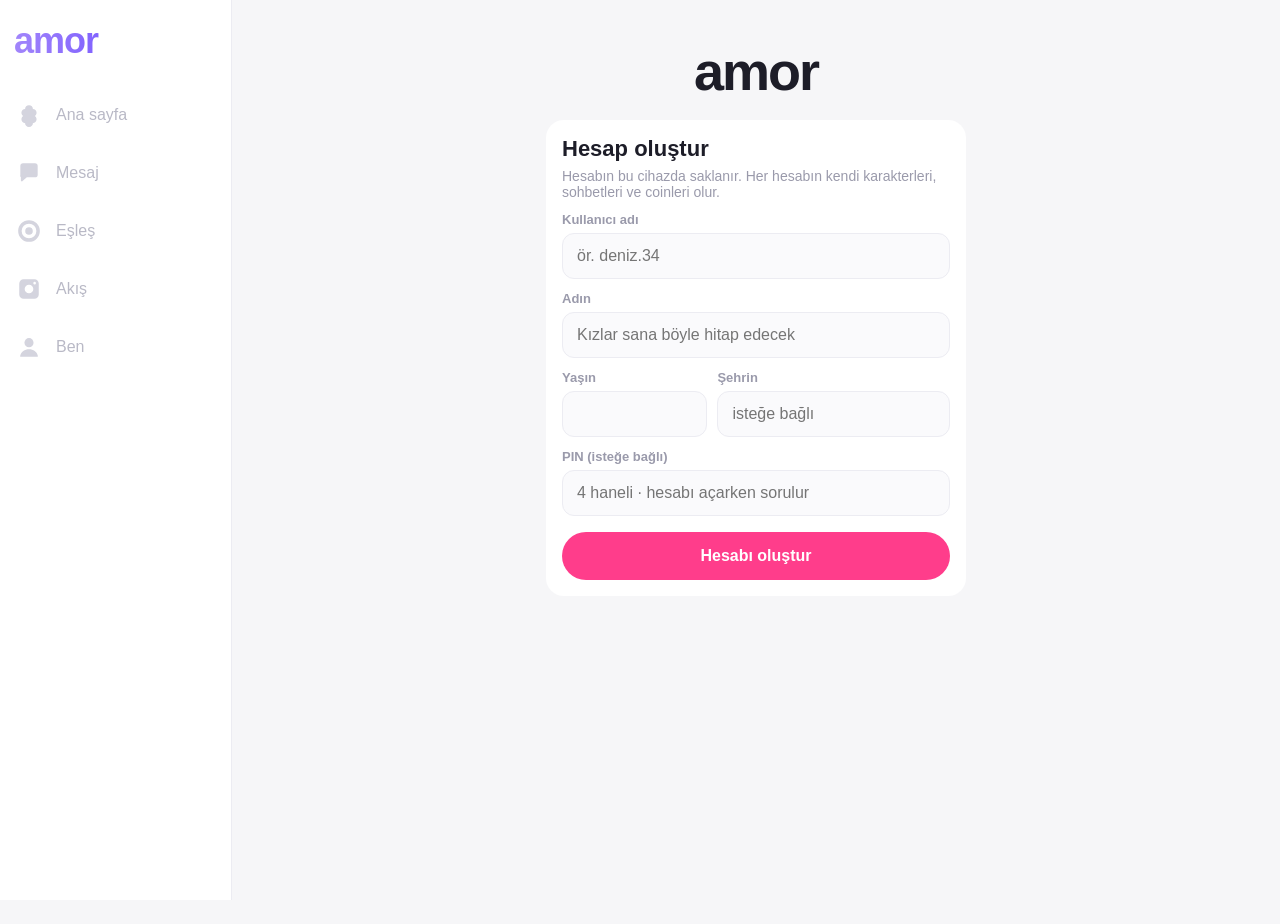
==== index.html @ a39d9d67 "update" ====
<!doctype html>
<html lang="tr">
<head>
  <meta charset="utf-8">
  <meta name="viewport" content="width=device-width, initial-scale=1, viewport-fit=cover">
  <meta name="theme-color" content="#7b5cff">
  <meta name="apple-mobile-web-app-capable" content="yes">
  <meta name="apple-mobile-web-app-status-bar-style" content="default">
  <meta name="description" content="Amor - tanış, sohbet et.">
  <title>Amor</title>
  <meta name="mobile-web-app-capable" content="yes">
  <meta name="apple-mobile-web-app-title" content="Amor">
  <link rel="manifest" href="manifest.json">
  <link rel="icon" type="image/png" href="icons/icon-192.png">
  <link rel="apple-touch-icon" href="icons/apple-touch-icon.png">
  <link rel="preconnect" href="https://fonts.googleapis.com">
  <link rel="preconnect" href="https://fonts.gstatic.com" crossorigin>
  <link href="https://fonts.googleapis.com/css2?family=Nunito:wght@900&display=swap" rel="stylesheet">
  <link rel="stylesheet" href="css/style.css">
</head>
<body>
  <div class="app" id="app">
    <div class="splash" id="splash">
      <div class="logo">amor</div>
      <div class="splash-sub">tanış, sohbet et</div>
      <div class="splash-load"><i></i></div>
      <div class="splash-msg" id="splashMsg">Yükleniyor…</div>
    </div>

    <main id="view"></main>

    <nav class="nav" id="nav">
      <a class="nav-brand" href="#/home" aria-label="Amor">am<span>o</span>r</a>
      <a href="#/home" data-tab="home">
        <svg viewBox="0 0 24 24"><path d="M12 3c2.2 0 3.6 1.6 3.6 3.4 1.8 0 3.4 1.4 3.4 3.6 0 1.4-.8 2.4-1.7 3 .9.6 1.7 1.6 1.7 3 0 2.2-1.6 3.6-3.4 3.6 0 1.8-1.4 3.4-3.6 3.4s-3.6-1.6-3.6-3.4C6.6 19.6 5 18.2 5 16c0-1.4.8-2.4 1.7-3C5.8 12.4 5 11.4 5 10c0-2.2 1.6-3.6 3.4-3.6C8.4 4.6 9.8 3 12 3z"/></svg>
        <span>Ana sayfa</span>
      </a>
      <a href="#/messages" data-tab="messages">
        <svg viewBox="0 0 24 24"><path d="M4 5.5A2.5 2.5 0 0 1 6.5 3h11A2.5 2.5 0 0 1 20 5.5v8a2.5 2.5 0 0 1-2.5 2.5H10l-4.2 3.6c-.5.4-1.3.1-1.3-.6V16A2.5 2.5 0 0 1 4 13.5z"/></svg>
        <span>Mesaj</span>
        <b class="badge-count" id="navBadge" hidden>0</b>
      </a>
      <a href="#/match" data-tab="match">
        <svg viewBox="0 0 24 24"><path fill-rule="evenodd" d="M12 2a10 10 0 1 1 0 20 10 10 0 0 1 0-20zm0 3.2a6.8 6.8 0 1 0 0 13.6 6.8 6.8 0 0 0 0-13.6zm0 3.3a3.5 3.5 0 1 1 0 7 3.5 3.5 0 0 1 0-7z"/></svg>
        <span>Eşleş</span>
      </a>
      <a href="#/feed" data-tab="feed">
        <svg viewBox="0 0 24 24"><path fill-rule="evenodd" d="M7 3h10a4 4 0 0 1 4 4v10a4 4 0 0 1-4 4H7a4 4 0 0 1-4-4V7a4 4 0 0 1 4-4zm5 5a4 4 0 1 0 0 8 4 4 0 0 0 0-8zm5.2-2.6a1.2 1.2 0 1 0 0 2.4 1.2 1.2 0 0 0 0-2.4z"/></svg>
        <span>Akış</span>
      </a>
      <a href="#/me" data-tab="me">
        <svg viewBox="0 0 24 24"><circle cx="12" cy="8" r="4.2"/><path d="M3.8 20.2c.9-4 4.2-6.2 8.2-6.2s7.3 2.2 8.2 6.2c.1.5-.3.8-.8.8H4.6c-.5 0-.9-.3-.8-.8z"/></svg>
        <span>Ben</span>
      </a>
    </nav>

    <div class="toasts" id="toasts"></div>
  </div>

  <script src="js/store.js"></script>
  <script src="js/data/photos.js"></script>
  <script src="js/data/pools.js"></script>
  <script src="js/data/archetypes.js"></script>
  <script src="js/data/intents.js"></script>
  <script src="js/data/males.js"></script>
  <script src="js/data/shop.js"></script>
  <script src="js/data/questions.js"></script>
  <script src="js/data/memory-data.js"></script>
  <script src="js/data/reflect.js"></script>
  <script src="js/data/custom-characters.js"></script>
  <script src="js/data/custom-dialog.js"></script>
  <script src="js/schedule.js"></script>
  <script src="js/mood.js"></script>
  <script src="js/memory.js"></script>
  <script src="js/interest.js"></script>
  <script src="js/nlu.js"></script>
  <script src="js/reflect.js"></script>
  <script src="js/engine.js"></script>
  <script src="js/kume.js"></script>
  <script src="js/generator.js"></script>
  <script src="js/wallet.js"></script>
  <script src="js/wish.js"></script>
  <script src="js/shop.js"></script>
  <script src="js/games.js"></script>
  <script src="js/background.js"></script>
  <script src="js/broadcast.js"></script>
  <script src="js/feed.js"></script>
  <script src="js/rooms.js"></script>
  <script src="js/agency.js"></script>
  <script src="js/match.js"></script>
  <script src="js/app.js"></script>
  <script src="js/call.js"></script>
</body>
</html>
---- css/style.css ----
/* ==========================================================
   Amor - mobil öncelikli arayüz
   ========================================================== */
:root {
  --pink: #ff3d8b;
  --pink-soft: #ffe4ef;
  --purple: #7b5cff;
  --purple-2: #a66bff;
  --purple-soft: #efeaff;
  --green: #2fd6a0;
  --teal: #19c3b0;
  --bg: #f6f6f8;
  --card: #ffffff;
  --text: #1d1d28;
  --muted: #9a9aab;
  --line: #ececf2;
  --chip: #f0f0f4;
  --radius: 18px;
  --nav-h: 64px;
  --safe-b: env(safe-area-inset-bottom, 0px);
  --safe-t: env(safe-area-inset-top, 0px);
  --chat-bg: linear-gradient(180deg, #3b1d63 0%, #241444 45%, #160d2c 100%);
  --side: 0px;       /* sol menü genişliği (telefonda yok) */
  --content: 1160px; /* geniş sayfalarda içerik genişliği */
  --narrow: 760px;   /* okuma sayfalarında içerik genişliği */
}

* { box-sizing: border-box; -webkit-tap-highlight-color: transparent; }
html, body { margin: 0; padding: 0; }
body {
  font-family: -apple-system, BlinkMacSystemFont, 'SF Pro Text', 'PingFang SC', 'Segoe UI', Roboto, 'Helvetica Neue', Arial, sans-serif;
  background: var(--bg);
  color: var(--text);
  -webkit-font-smoothing: antialiased;
  overscroll-behavior-y: none;
}
button, input, textarea { font: inherit; color: inherit; }
button { cursor: pointer; border: 0; background: none; padding: 0; }
a { color: inherit; text-decoration: none; }
[hidden] { display: none !important; }

.app {
  position: relative;
  min-height: 100vh;
  min-height: 100dvh;
  padding-left: var(--side);
  background: var(--bg);
  overflow-x: hidden;
  overflow-x: clip; /* hidden yapışkan (sticky) üst kısmı bozar; destekleyen tarayıcıda clip */
}
#view { padding-bottom: calc(var(--nav-h) + var(--safe-b) + 12px); }
.no-nav #view { padding-bottom: 0; }

/* ---------- Açılış ---------- */
.splash {
  position: fixed; inset: 0; z-index: 100;
  display: flex; flex-direction: column; align-items: center; justify-content: center;
  background: #fff;
  transition: opacity .5s ease, visibility .5s;
}
.splash.hide { opacity: 0; visibility: hidden; }
.logo {
  font-family: 'Nunito', sans-serif; font-size: 64px; font-weight: 900; letter-spacing: -2px;
  background: linear-gradient(90deg, #a78bfa, #7b5cff 50%, #c86bff);
  -webkit-background-clip: text; background-clip: text; color: transparent;
  animation: pop .7s cubic-bezier(.2, 1.4, .4, 1);
}
.splash-sub { margin-top: 4px; color: var(--muted); font-weight: 500; font-size: 14px; }
@keyframes pop { from { transform: scale(.6); opacity: 0; } to { transform: scale(1); opacity: 1; } }

/* ---------- Alt menü ---------- */
.nav {
  position: fixed; bottom: 0; left: 0; right: 0; z-index: 20;
  height: calc(var(--nav-h) + var(--safe-b)); padding-bottom: var(--safe-b);
  display: flex; background: rgba(255, 255, 255, .96);
  backdrop-filter: blur(12px); -webkit-backdrop-filter: blur(12px);
  border-top: 1px solid var(--line);
}
.no-nav .nav { display: none; }
.nav .nav-brand { display: none; }
.nav a {
  position: relative; flex: 1;
  display: flex; flex-direction: column; align-items: center; justify-content: center; gap: 2px;
  font-size: 12px; font-weight: 500; color: #b9b9c6;
}
.nav svg { width: 28px; height: 28px; fill: #d4d4de; transition: transform .2s; }
.nav a.active { color: var(--pink); }
.nav a.active svg { fill: var(--pink); transform: scale(1.08); }
.badge-count {
  position: absolute; top: 6px; left: calc(50% + 6px);
  min-width: 20px; height: 20px; padding: 0 6px; border-radius: 10px;
  background: #ff2d55; color: #fff; font-size: 11px; font-weight: 600;
  display: flex; align-items: center; justify-content: center; border: 2px solid #fff;
}

/* ---------- Ortak parçalar ---------- */
.page-pad { padding: calc(14px + var(--safe-t)) 16px 0; }
.h-title { font-size: 26px; font-weight: 700; margin: 6px 0 12px; }

.ava {
  position: relative; flex: none; border-radius: 50%;
  display: flex; align-items: center; justify-content: center;
  color: #fff; font-weight: 700; text-shadow: 0 2px 6px rgba(0, 0, 0, .18);
  overflow: visible;
}
.ava img { width: 100%; height: 100%; border-radius: 50%; object-fit: cover; }
.ava .deco { position: absolute; right: -2px; top: -4px; font-size: .32em; text-shadow: none; }
.ava .dot {
  position: absolute; right: 4%; bottom: 4%; width: 22%; height: 22%; min-width: 10px; min-height: 10px;
  border-radius: 50%; background: var(--green); border: 2.5px solid #fff;
}
.ava .dot.off { background: #c7c7d1; }

.chips { display: flex; flex-wrap: wrap; gap: 6px; }
.chip {
  display: inline-flex; align-items: center; gap: 3px;
  padding: 2px 9px; border-radius: 999px;
  background: var(--chip); color: #8a8a99; font-size: 12px; font-weight: 500; white-space: nowrap;
}
.chip.sex { background: var(--pink); color: #fff; }
.chip.loc { background: var(--teal); color: #fff; }
.chip.zod { background: linear-gradient(90deg, #c86bff, #ff5fb0); color: #fff; }
.chip.lv { background: linear-gradient(90deg, #ff6fa8, #ff3d8b); color: #fff; }
.chip.mood { color: #fff; }
.verified { font-size: 15px; margin-left: 4px; }

.tabs {
  display: flex; align-items: center; gap: 20px;
  overflow-x: auto; scrollbar-width: none; padding: 4px 0 10px;
}
.tabs::-webkit-scrollbar { display: none; }
.tabs button {
  position: relative; font-size: 19px; font-weight: 600; color: #c3c3cf; white-space: nowrap; padding-bottom: 8px;
}
.tabs button.active { color: var(--pink); }
.tabs button.active::after {
  content: ''; position: absolute; left: 50%; bottom: 0; transform: translateX(-50%);
  width: 12px; height: 5px; border-radius: 3px; background: var(--pink);
}
.tabs.dark button.active { color: var(--text); }
.tabs.dark button.active::after { width: 22px; background: var(--text); }

.empty { text-align: center; color: var(--muted); padding: 48px 20px; font-weight: 400; }
.empty .big { font-size: 44px; display: block; margin-bottom: 8px; }

.btn {
  display: inline-flex; align-items: center; justify-content: center; gap: 8px;
  height: 48px; padding: 0 22px; border-radius: 999px;
  font-weight: 600; font-size: 16px;
  transition: transform .12s, opacity .12s;
}
.btn:active { transform: scale(.97); }
.btn.primary { background: var(--purple); color: #fff; }
.btn.pink { background: var(--pink); color: #fff; }
.btn.ghost { background: var(--chip); color: var(--text); }
.btn.block { width: 100%; }
.btn.sm { height: 36px; padding: 0 16px; font-size: 14px; }

.card { background: var(--card); border-radius: var(--radius); padding: 16px; }

/* ---------- Ana sayfa ---------- */
.banners { display: grid; grid-template-columns: 1fr 1fr; gap: 10px; margin-bottom: 14px; }
.banner {
  position: relative; overflow: hidden; border-radius: 18px; padding: 14px 14px 16px; min-height: 84px;
  color: #fff; text-align: left;
}
.banner b { display: block; font-size: 18px; font-weight: 700; line-height: 1.15; }
.banner small { display: block; opacity: .85; font-weight: 500; margin-top: 2px; font-size: 12.5px; }
.banner .art { position: absolute; right: -6px; bottom: -10px; font-size: 52px; opacity: .95; transform: rotate(-8deg); }
.banner.gold { background: linear-gradient(120deg, #ffb72b, #ffd25e); }
.banner.green { background: linear-gradient(120deg, #2fd17a, #6be29f); }

.list { display: flex; flex-direction: column; }
.row {
  display: flex; align-items: center; gap: 14px; padding: 12px 0; text-align: left; width: 100%;
}
.row .info { flex: 1; min-width: 0; }
.row .name { font-size: 19px; font-weight: 600; display: flex; align-items: center; gap: 2px; }
.row .bio {
  margin-top: 6px; color: #8b8b99; font-size: 15px; line-height: 1.3;
  display: -webkit-box; -webkit-line-clamp: 2; -webkit-box-orient: vertical; overflow: hidden;
}
.row .chips { margin-top: 5px; }
.hi-btn {
  flex: none; width: 64px; height: 44px; border-radius: 22px;
  display: flex; align-items: center; justify-content: center;
  font-weight: 700; font-style: italic; font-size: 20px;
}
.hi-btn.hi { background: var(--pink-soft); color: var(--pink); }
.hi-btn.msg { background: var(--purple-soft); color: var(--purple); }
.hi-btn svg { width: 26px; height: 26px; fill: var(--purple); }

/* ---------- Mesajlar ---------- */
.msg-row { display: flex; align-items: center; gap: 12px; padding: 12px 16px; width: 100%; text-align: left; }
.msg-row:active { background: #f0eef6; }
.msg-row .info { flex: 1; min-width: 0; }
.msg-row .top { display: flex; justify-content: space-between; align-items: baseline; gap: 8px; }
.msg-row .name { font-size: 18px; font-weight: 600; }
.msg-row .time { color: var(--muted); font-size: 13px; font-weight: 400; flex: none; }
.msg-row .last { color: #8b8b99; font-size: 15px; margin-top: 3px; white-space: nowrap; overflow: hidden; text-overflow: ellipsis; }
.msg-row .last.typing { color: var(--purple); font-weight: 500; }
.msg-row .bottom { display: flex; justify-content: space-between; align-items: center; gap: 8px; }
.ava .unread {
  position: absolute; top: -2px; right: -2px; min-width: 22px; height: 22px; padding: 0 6px; border-radius: 11px;
  background: #ff2d55; color: #fff; font-size: 12px; font-weight: 600;
  display: flex; align-items: center; justify-content: center; border: 2px solid #fff; text-shadow: none;
}
.notice {
  margin: 4px 0 6px; padding: 12px 16px; background: #ffe9f0; color: var(--pink); font-weight: 500; font-size: 14px;
}

/* ---------- Profil ---------- */
.cover { position: relative; height: 340px; overflow: hidden; }
.cover img { width: 100%; height: 100%; object-fit: cover; object-position: center 25%; display: block; cursor: zoom-in; }
.cover .cover-bg { display: none; }
.cover::after { content: ''; position: absolute; inset: 0; pointer-events: none; background: linear-gradient(180deg, rgba(0,0,0,.25), rgba(0,0,0,0) 30%, rgba(246,246,248,0) 65%, var(--bg) 100%); }
.round-btn {
  position: absolute; top: calc(14px + var(--safe-t)); z-index: 3;
  width: 44px; height: 44px; border-radius: 50%;
  background: rgba(0, 0, 0, .25); display: flex; align-items: center; justify-content: center;
  backdrop-filter: blur(6px); -webkit-backdrop-filter: blur(6px);
}
.round-btn svg { width: 22px; height: 22px; stroke: #fff; fill: none; stroke-width: 2.4; stroke-linecap: round; stroke-linejoin: round; }
.round-btn.left { left: 16px; }
.round-btn.right { right: 16px; }

.pcard {
  position: relative; margin: -110px 16px 0; z-index: 2;
  background: rgba(255, 255, 255, .92); backdrop-filter: blur(10px); -webkit-backdrop-filter: blur(10px);
  border-radius: 20px; padding: 64px 18px 16px;
}
.pcard .ava { position: absolute; top: -48px; left: 18px; border: 4px solid #fff; box-shadow: 0 6px 20px rgba(0,0,0,.12); }
.pcard .pname { display: flex; align-items: center; gap: 8px; flex-wrap: wrap; font-size: 24px; font-weight: 700; }
.online-pill { font-size: 13px; font-weight: 600; color: #19b884; background: #e2fbf1; border-radius: 999px; padding: 3px 10px; }
.online-pill.off { color: #8a8a99; background: var(--chip); }
.pcard .pbio { color: var(--muted); font-weight: 400; margin: 4px 0 10px; }
.stats { display: flex; margin-top: 14px; }
.stats div { flex: 1; position: relative; }
.stats div + div::before { content: ''; position: absolute; left: -10px; top: 12px; height: 16px; width: 1px; background: #ddd; }
.stats b { display: block; font-size: 20px; font-weight: 700; }
.stats span { color: var(--muted); font-size: 13px; font-weight: 400; }

.mood-strip {
  margin: 12px 16px 0; display: flex; align-items: center; gap: 12px;
  background: #fff; border-radius: 18px; padding: 12px 14px; width: calc(100% - 32px); text-align: left;
}
.mood-strip .em { font-size: 30px; }
.mood-strip .txt { flex: 1; }
.mood-strip b { display: block; font-weight: 700; }
.mood-strip small { color: var(--muted); font-weight: 400; }

.sheet-body { margin-top: 12px; background: #fff; border-radius: 22px 22px 0 0; padding: 18px 16px 120px; min-height: 50vh; }
.sec-title { font-weight: 700; font-size: 18px; margin: 16px 0 10px; }
.verify { display: grid; grid-template-columns: 1fr 1fr; gap: 8px; }
.verify div { border-radius: 12px; padding: 12px; font-weight: 600; font-size: 13.5px; display: flex; gap: 6px; align-items: center; }
.verify .v1 { background: #fff0fa; color: #e04fc9; }
.verify .v2 { background: #e9fbef; color: #21b35d; }
.info-row { display: flex; align-items: center; gap: 10px; padding: 7px 0; font-size: 16px; }
.info-row span { color: var(--muted); font-weight: 400; min-width: 92px; }
.info-row b { font-weight: 500; }
.trait { margin: 8px 0; }
.trait .t-top { display: flex; justify-content: space-between; font-size: 14px; font-weight: 500; color: #6c6c7c; }
.bar { height: 8px; border-radius: 4px; background: var(--chip); overflow: hidden; margin-top: 4px; }
.bar i { display: block; height: 100%; border-radius: 4px; background: linear-gradient(90deg, var(--purple-2), var(--pink)); }

.album { display: grid; grid-template-columns: repeat(3, 1fr); gap: 6px; }
.album div { aspect-ratio: 3 / 4; border-radius: 12px; overflow: hidden; }
.album img, .p-img img { width: 100%; height: 100%; object-fit: cover; display: block; cursor: zoom-in; }
.post { padding: 12px 0; border-bottom: 1px solid var(--line); }
.post .p-head { display: flex; gap: 10px; align-items: center; }
.post .p-head b { display: block; font-weight: 600; }
.post .p-head small { color: var(--muted); font-weight: 400; }
.post p { margin: 10px 0; font-size: 15.5px; line-height: 1.4; }
.post .p-img { aspect-ratio: 4 / 5; width: 62%; border-radius: 14px; overflow: hidden; }
.chip.arch { background: linear-gradient(90deg, #7b5cff, #a66bff); color: #fff; }

/* ---------- Fotoğraf görüntüleyici ---------- */
.lightbox {
  position: fixed; inset: 0; z-index: 80; background: rgba(10, 6, 20, .94);
  display: flex; align-items: center; justify-content: center; animation: toastIn .2s ease-out;
}
.lightbox img { max-width: 100%; max-height: 100%; object-fit: contain; }
.lb-close, .lb-nav {
  position: absolute; width: 44px; height: 44px; border-radius: 50%;
  background: rgba(255, 255, 255, .14); color: #fff; font-size: 22px; font-weight: 600;
  display: flex; align-items: center; justify-content: center;
}
.lb-close { top: calc(14px + var(--safe-t)); right: 14px; }
.lb-nav { top: 50%; transform: translateY(-50%); font-size: 30px; }
.lb-nav.prev { left: 10px; }
.lb-nav.next { right: 10px; }
.lb-count { position: absolute; bottom: calc(18px + var(--safe-b)); left: 50%; transform: translateX(-50%); color: #fff; font-weight: 600; font-size: 14px; opacity: .8; }

/* ---------- Karakter oluştur ---------- */
.create { padding-bottom: 8px; }
.dice-all { background: var(--purple-soft); color: var(--purple); font-size: 14px; padding: 6px 12px; }
.dice-btn { width: 36px; height: 36px; border-radius: 50%; background: var(--chip); font-size: 18px; }
.sets { display: flex; gap: 10px; overflow-x: auto; padding: 12px 2px 4px; scrollbar-width: none; scroll-snap-type: x proximity; }
.sets::-webkit-scrollbar { display: none; }
.set { flex: none; width: 78px; text-align: center; scroll-snap-align: center; }
.set img {
  width: 78px; height: 104px; object-fit: cover; border-radius: 14px; display: block;
  border: 3px solid transparent; transition: transform .15s, border-color .15s;
}
.set span { display: block; font-size: 11px; font-weight: 600; color: var(--muted); margin-top: 4px; }
.set.used img { opacity: .45; }
.set.on img { border-color: var(--purple); transform: scale(1.04); opacity: 1; }
.set.on span { color: var(--purple); }
.presets button.on { background: var(--purple); color: #fff; }
.preview { margin: 0 16px; background: #fff; border-radius: 20px; overflow: hidden; }
.pv-photo { position: relative; aspect-ratio: 4 / 5; max-height: 460px; width: 100%; background: var(--chip); }
.pv-photo img { width: 100%; height: 100%; object-fit: cover; display: block; }
.pv-over { position: absolute; left: 0; right: 0; bottom: 0; padding: 40px 16px 14px; background: linear-gradient(180deg, rgba(0,0,0,0), rgba(0,0,0,.65)); color: #fff; }
.pv-over b { display: block; font-size: 26px; font-weight: 700; margin-bottom: 6px; }
.pv-over .chip:not(.sex):not(.loc):not(.zod) { background: rgba(255,255,255,.25); color: #fff; }
.pv-body { padding: 12px 16px 16px; }
.pv-bio { margin: 8px 0 10px; color: #55556a; font-weight: 500; font-style: italic; }
.pv-sample { margin-top: 12px; background: #2c2442; color: #fff; border-radius: 16px; border-top-left-radius: 6px; padding: 10px 14px; font-weight: 500; font-size: 14.5px; }
.pv-sample small { display: block; color: #b9a8e6; font-size: 11px; font-weight: 600; margin-bottom: 2px; }

.hcard .thumbs { display: flex; gap: 6px; margin-top: 8px; }
.hcard .thumbs img { width: 40px; height: 52px; object-fit: cover; border-radius: 8px; cursor: zoom-in; }

.cta-bar {
  position: fixed; left: var(--side); right: 0; bottom: 0; z-index: 10;
  display: flex; gap: 12px;
  padding: 12px max(16px, calc((100vw - var(--side) - 860px) / 2)) calc(12px + var(--safe-b));
  background: linear-gradient(180deg, rgba(255,255,255,0), #fff 35%);
}
.cta-bar .follow { width: 56px; height: 56px; border-radius: 50%; background: var(--chip); font-size: 22px; flex: none; }
.cta-bar .follow.on { background: var(--pink-soft); }
.cta-bar .btn { flex: 1; height: 56px; font-size: 18px; }

/* ---------- Sohbet ---------- */
.chat {
  height: 100vh; height: 100dvh; display: flex; flex-direction: column;
  background: var(--chat-bg); color: #fff;
}
.chat-head {
  flex: none; display: flex; align-items: center; justify-content: space-between;
  padding: calc(10px + var(--safe-t)) 10px 6px;
}
.icon-btn { width: 44px; height: 44px; display: flex; align-items: center; justify-content: center; border-radius: 50%; }
.icon-btn svg { width: 24px; height: 24px; stroke: currentColor; fill: none; stroke-width: 2.2; stroke-linecap: round; stroke-linejoin: round; }
.couple { display: flex; align-items: center; gap: 0; }
.couple .heart {
  position: relative; margin: 0 -4px; z-index: 1; font-size: 30px; line-height: 1;
  display: flex; flex-direction: column; align-items: center;
  filter: drop-shadow(0 0 8px rgba(255, 80, 160, .6));
}
.couple .heart small { font-size: 11px; font-weight: 700; color: #ff8cc0; margin-top: -2px; }
.couple .ava { border: 2px solid #fff; }

.hcard {
  flex: none; margin: 4px 14px 6px; padding: 12px; border-radius: 18px;
  background: rgba(255, 255, 255, .06); border: 1px solid rgba(255, 255, 255, .12);
  display: flex; gap: 12px; align-items: center;
}
.hcard .info { flex: 1; min-width: 0; }
.hcard .nm { font-size: 18px; font-weight: 700; color: #ff5b7f; letter-spacing: 1px; }
.hcard .meta { font-size: 12.5px; color: #cfc6e6; font-weight: 400; white-space: nowrap; overflow: hidden; text-overflow: ellipsis; }
.hcard .lvbar { margin-top: 6px; display: flex; align-items: center; gap: 8px; font-size: 11.5px; font-weight: 600; color: #ffb3d1; }
.hcard .lvbar .bar { flex: 1; background: rgba(255, 255, 255, .12); margin: 0; height: 6px; }
.hcard .mood-btn {
  flex: none; display: flex; flex-direction: column; align-items: center; gap: 2px;
  font-size: 26px; padding: 6px 8px; border-radius: 14px; background: rgba(255, 255, 255, .08);
}
.hcard .mood-btn small { font-size: 10.5px; font-weight: 600; color: #e6dcff; max-width: 70px; text-align: center; line-height: 1.1; }

.msgs { flex: 1; overflow-y: auto; padding: 8px 14px 12px; -webkit-overflow-scrolling: touch; overscroll-behavior: contain; }
.stamp { text-align: center; color: #a99bc9; font-size: 13px; font-weight: 500; margin: 14px 0 8px; }
.sys { text-align: center; color: #c9bde6; font-size: 12.5px; font-weight: 400; background: rgba(255,255,255,.07); border-radius: 12px; padding: 8px 12px; margin: 10px auto; max-width: 90%; }
.msg { display: flex; align-items: flex-end; gap: 8px; margin: 14px 0; animation: msgIn .22s ease-out; }
.msg.her.cont, .msg.me + .msg.me { margin-top: 6px; }
.msg.me { justify-content: flex-end; }
.msg .bubble {
  max-width: 74%; padding: 11px 15px; border-radius: 20px; font-size: 16px; font-weight: 500; line-height: 1.35;
  word-wrap: break-word; overflow-wrap: anywhere; white-space: pre-wrap;
}
.msg.her .bubble { background: #2c2442; border-top-left-radius: 6px; }
.msg.me .bubble { background: var(--pink); border-top-right-radius: 6px; }
.msg.her.cont .ava { visibility: hidden; }
.msg .seen { width: 20px; height: 20px; border-radius: 50%; background: var(--green); display: flex; align-items: center; justify-content: center; flex: none; }
.msg .seen svg { width: 12px; height: 12px; stroke: #fff; fill: none; stroke-width: 3.2; }
.msg .seen.wait { background: #5a4b7c; }
@keyframes msgIn { from { opacity: 0; transform: translateY(6px) scale(.98); } to { opacity: 1; transform: none; } }

.typing-dots { display: inline-flex; gap: 4px; padding: 4px 2px; }
.typing-dots i { width: 7px; height: 7px; border-radius: 50%; background: #b9a8e6; animation: blink 1.2s infinite; }
.typing-dots i:nth-child(2) { animation-delay: .2s; }
.typing-dots i:nth-child(3) { animation-delay: .4s; }
@keyframes blink { 0%, 60%, 100% { opacity: .3; transform: translateY(0); } 30% { opacity: 1; transform: translateY(-3px); } }

.quick { flex: none; display: flex; gap: 8px; overflow-x: auto; padding: 8px 14px; scrollbar-width: none; }
.quick::-webkit-scrollbar { display: none; }
.quick button {
  flex: none; display: flex; align-items: center; gap: 6px;
  padding: 8px 14px; border-radius: 999px; background: rgba(255, 255, 255, .1); color: #fff;
  font-weight: 500; font-size: 14px; white-space: nowrap;
}
.quick button::before { content: '💬'; font-size: 13px; }

.composer {
  flex: none; display: flex; align-items: center; gap: 10px;
  padding: 10px 12px calc(10px + var(--safe-b)); background: #f4f3f9;
}
.composer input {
  flex: 1; min-width: 0; height: 48px; border-radius: 24px; border: 0; outline: none;
  background: #fff; color: var(--text); padding: 0 18px; font-size: 16px; font-weight: 400;
}
.composer input::placeholder { color: #b5b5c3; }
.composer { position: relative; }
.card-chip {
  position: absolute; left: 22px; top: -9px; z-index: 2; padding: 2px 9px; border-radius: 999px;
  background: linear-gradient(90deg, #ff5fa2, #c86bff); color: #fff; font-size: 12px; font-weight: 600;
  box-shadow: 0 2px 8px rgba(200,107,255,.35); pointer-events: none;
}
.card-chip[hidden] { display: none; }
.send-btn {
  flex: none; width: 48px; height: 48px; border-radius: 50%; background: var(--purple);
  display: flex; align-items: center; justify-content: center;
}
.send-btn svg { width: 22px; height: 22px; fill: #fff; }
.send-btn:disabled { opacity: .5; }
.composer:has(+ .chat-tools) { padding-bottom: 4px; }
.chat-tools {
  flex: none; display: flex; justify-content: space-around;
  padding: 2px 8px calc(8px + var(--safe-b)); background: #f4f3f9; color: #6b6b7e;
}
.chat-tools button { display: flex; flex-direction: column; align-items: center; gap: 1px; font-size: 11px; font-weight: 600; padding: 4px 6px; border-radius: 12px; }
.chat-tools button span { font-size: 24px; line-height: 1.1; }
.chat-tools button:active { background: #e8e6f2; }

.menu {
  position: absolute; right: 12px; top: calc(56px + var(--safe-t)); z-index: 30;
  background: #fff; color: var(--text); border-radius: 14px; overflow: hidden;
  box-shadow: 0 10px 40px rgba(0, 0, 0, .3); min-width: 200px;
}
.menu button { display: block; width: 100%; text-align: left; padding: 14px 16px; font-weight: 500; }
.menu button + button { border-top: 1px solid var(--line); }
.menu button.danger { color: #ff2d55; }

/* ---------- Ruh hali ---------- */
.mood-card {
  display: flex; align-items: center; gap: 12px; padding: 12px; margin-bottom: 10px;
  background: #fff; border-radius: 18px; width: 100%; text-align: left;
}
.mood-card .info { flex: 1; min-width: 0; }
.mood-card .name { font-weight: 700; font-size: 17px; }
.mini-bars { display: grid; grid-template-columns: 1fr 1fr; gap: 4px 10px; margin-top: 6px; }
.mini-bars label { font-size: 11px; font-weight: 500; color: var(--muted); }
.mini-bars .bar { height: 5px; margin-top: 2px; }
.mood-card .face { font-size: 30px; text-align: center; }
.mood-card .face small { display: block; font-size: 11px; font-weight: 600; color: var(--muted); }

.editor-head {
  display: flex; align-items: center; gap: 10px; padding: calc(10px + var(--safe-t)) 10px 4px;
}
.editor-head .icon-btn { color: var(--text); }
.editor-head h1 { font-size: 20px; font-weight: 700; margin: 0; flex: 1; }

.pad-wrap { padding: 0 16px; }
.pad {
  position: relative; width: 100%; aspect-ratio: 1 / 1; max-height: 70vh; margin: 0 auto;
  border-radius: 22px; overflow: hidden; touch-action: none; user-select: none;
  background:
    linear-gradient(90deg, rgba(91,141,239,.0), rgba(255,255,255,0)),
    conic-gradient(from 0deg at 50% 50%, #ffe6c7 0 90deg, #d8f6e8 90deg 180deg, #dfe6fb 180deg 270deg, #ffd9d9 270deg 360deg);
  box-shadow: inset 0 0 0 1px rgba(0,0,0,.04);
}
.pad::before, .pad::after { content: ''; position: absolute; background: rgba(0, 0, 0, .08); }
.pad::before { left: 50%; top: 0; bottom: 0; width: 1px; }
.pad::after { top: 50%; left: 0; right: 0; height: 1px; }
.pad .q { position: absolute; font-size: 13px; font-weight: 600; color: rgba(0,0,0,.45); display: flex; align-items: center; gap: 4px; }
.pad .q.tl { left: 12px; top: 12px; }
.pad .q.tr { right: 12px; top: 12px; }
.pad .q.bl { left: 12px; bottom: 12px; }
.pad .q.br { right: 12px; bottom: 12px; }
.pad .axis { position: absolute; font-size: 10.5px; font-weight: 600; color: rgba(0,0,0,.35); letter-spacing: .5px; }
.pad .axis.x { right: 10px; top: calc(50% + 4px); }
.pad .axis.y { left: calc(50% + 6px); top: 34px; }
.pad .knob, .pad .ghost {
  position: absolute; width: 34px; height: 34px; margin: -17px 0 0 -17px; border-radius: 50%;
  display: flex; align-items: center; justify-content: center; font-size: 20px; pointer-events: none;
}
.pad .knob { background: #fff; box-shadow: 0 4px 16px rgba(60, 30, 120, .35); z-index: 2; transition: transform .1s; }
.pad.drag .knob { transform: scale(1.15); }
.pad .ghost { border: 2px dashed rgba(0, 0, 0, .3); width: 22px; height: 22px; margin: -11px 0 0 -11px; }

.ctrl { background: #fff; border-radius: 18px; padding: 14px 16px; margin: 12px 16px 0; }
.ctrl .row2 { display: flex; justify-content: space-between; align-items: center; font-weight: 600; }
.ctrl .row2 small { color: var(--muted); font-weight: 500; }
.ctrl input[type=range] { width: 100%; margin: 10px 0 4px; accent-color: var(--purple); height: 28px; }
.ctrl input[type=text] {
  width: 100%; height: 44px; border-radius: 12px; border: 1px solid var(--line); padding: 0 14px; outline: none; margin-top: 8px; font-weight: 400;
}
.ctrl input[type=text]:focus { border-color: var(--purple); }
.presets { display: flex; flex-wrap: wrap; gap: 8px; margin-top: 10px; }
.presets button { padding: 8px 12px; border-radius: 999px; background: var(--chip); font-weight: 600; font-size: 13.5px; }
.switch { position: relative; width: 50px; height: 30px; flex: none; }
.switch input { opacity: 0; width: 0; height: 0; }
.switch span { position: absolute; inset: 0; border-radius: 15px; background: #ddd; transition: .2s; }
.switch span::after { content: ''; position: absolute; left: 3px; top: 3px; width: 24px; height: 24px; border-radius: 50%; background: #fff; transition: .2s; box-shadow: 0 1px 4px rgba(0,0,0,.2); }
.switch input:checked + span { background: var(--purple); }
.switch input:checked + span::after { transform: translateX(20px); }
.live-label { display: flex; align-items: center; gap: 10px; margin: 12px 16px 0; padding: 12px 16px; border-radius: 18px; color: #fff; font-weight: 700; font-size: 17px; }
.live-label .em { font-size: 28px; }
.live-label small { display: block; font-weight: 500; opacity: .9; font-size: 12.5px; }
.actions { display: flex; gap: 10px; margin: 14px 16px 0; }
.actions .btn { flex: 1; }
.log { margin: 12px 16px 24px; }
.log-item { display: flex; gap: 10px; align-items: center; padding: 10px 0; border-bottom: 1px solid var(--line); font-size: 14px; }
.log-item .em { font-size: 22px; }
.log-item .txt { flex: 1; }
.log-item small { color: var(--muted); font-weight: 400; display: block; }

/* ---------- Ben ---------- */
.me-head {
  padding: calc(24px + var(--safe-t)) 16px 70px;
  background: linear-gradient(160deg, #b98cff, #7b5cff 55%, #ff6fb1);
  color: #fff;
}
.me-head .row-me { display: flex; align-items: center; gap: 14px; }
.me-head .nm { font-size: 24px; font-weight: 700; }
.me-head small { opacity: .9; font-weight: 500; }
.me-card { margin: -50px 16px 0; position: relative; }
.field { margin-top: 12px; }
.field label { display: block; font-size: 13px; font-weight: 600; color: var(--muted); margin-bottom: 6px; }
.field input { width: 100%; height: 46px; border-radius: 12px; border: 1px solid var(--line); padding: 0 14px; outline: none; font-weight: 500; background: #fafafc; }
.field input:focus { border-color: var(--purple); background: #fff; }
.about { color: #6c6c7c; font-size: 14.5px; line-height: 1.55; }
.about code { background: var(--chip); padding: 1px 6px; border-radius: 6px; font-size: 13px; }

/* ---------- Bildirim ---------- */
.toasts {
  position: fixed; top: calc(10px + var(--safe-t)); left: 50%; transform: translateX(-50%);
  width: calc(100% - 24px); max-width: 456px; z-index: 60; display: flex; flex-direction: column; gap: 8px; pointer-events: none;
}
.toast {
  pointer-events: auto; display: flex; align-items: center; gap: 10px;
  background: rgba(255, 255, 255, .97); border-radius: 18px; padding: 10px 12px;
  box-shadow: 0 10px 30px rgba(40, 20, 90, .22); animation: toastIn .3s ease-out; text-align: left; width: 100%;
}
.toast b { display: block; font-weight: 700; }
.toast span { color: #6c6c7c; font-size: 14px; font-weight: 400; display: block; white-space: nowrap; overflow: hidden; text-overflow: ellipsis; }
.toast .info { flex: 1; min-width: 0; }
.toast.out { opacity: 0; transform: translateY(-10px); transition: .3s; }
@keyframes toastIn { from { opacity: 0; transform: translateY(-14px); } to { opacity: 1; transform: none; } }

/* ==========================================================
   Ekonomi: coin, yükleme, ödüller, mağaza, VIP, oyun, hediye
   ========================================================== */
.coin, .big-coin {
  display: inline-flex; align-items: center; justify-content: center; flex: none;
  width: 18px; height: 18px; border-radius: 50%; font-size: 10px; line-height: 1; color: #fff;
  background: radial-gradient(circle at 35% 30%, #ffe680, #f5b50a 60%, #d48806);
  box-shadow: inset 0 -2px 0 rgba(0,0,0,.12); vertical-align: -3px;
}
.big-coin { width: 46px; height: 46px; font-size: 22px; }
.big-coin.sm { width: 34px; height: 34px; font-size: 16px; }

.eco { min-height: 100vh; min-height: 100dvh; padding-bottom: calc(24px + var(--safe-b)); }
.eco-head {
  display: grid; grid-template-columns: 44px 1fr auto; align-items: center; gap: 6px;
  padding: calc(10px + var(--safe-t)) 10px 8px; color: #fff;
}
.eco-head h1 { margin: 0; text-align: center; font-size: 20px; font-weight: 700; }
.eco-head .head-link { font-weight: 600; font-size: 14px; padding: 0 6px; }
.eco-head.dark-text { color: var(--text); }
.eco-head > span:not(.coin-pill) { width: 44px; }
.light-page { background: var(--bg); }
.demo-note { margin: 14px 16px 0; font-size: 12.5px; color: var(--muted); font-weight: 400; line-height: 1.5; }

/* Yükleme */
.recharge { background: linear-gradient(180deg, #f4e9ff 0, #f4e9ff 240px, #fff 240px); }
.recharge .eco-head { color: var(--text); }
.balance-card {
  position: relative; margin: 6px 16px 0; padding: 18px; border-radius: 22px 22px 0 0; overflow: hidden;
  background: linear-gradient(120deg, #ffc94d, #ffb02e); color: #fff; min-height: 130px;
}
.balance-card small { font-weight: 500; opacity: .9; }
.balance-card b { display: block; font-size: 52px; font-weight: 700; margin-top: 8px; text-shadow: 0 2px 8px rgba(0,0,0,.08); }
.balance-card .where { position: absolute; right: 14px; top: 14px; background: rgba(255,255,255,.3); padding: 4px 12px; border-radius: 999px; font-weight: 600; font-size: 13px; }
.balance-card .big-coin { position: absolute; right: 20px; bottom: -8px; width: 110px; height: 110px; font-size: 56px; opacity: .35; }
.star-strip {
  display: flex; align-items: center; gap: 10px; margin: 0 16px; padding: 12px 14px;
  background: linear-gradient(90deg, #3d2410, #5a3214); color: #ffd98a; font-weight: 600; font-size: 14px;
  border-radius: 0 0 22px 22px;
}
.star-strip span:first-child { font-size: 26px; }
.star-strip span:last-child { margin-left: auto; font-size: 22px; }
.month-card { margin: 14px 16px 0; padding: 14px; border: 1.5px solid #ffd1e3; border-radius: 18px; background: #fff7fb; }
.month-card .row2 { display: flex; justify-content: space-between; font-weight: 600; margin-top: 6px; }
.month-card p { margin: 8px 0 0; font-size: 14px; color: #555; }
.month-card p b { color: var(--pink); }
.pinkbar { height: 10px; background: #fff; box-shadow: inset 0 0 0 1px #ffe0ec; }
.pinkbar i { background: var(--pink); }
.purse {
  position: relative; display: flex; flex-direction: column; align-items: flex-start; gap: 2px; width: calc(100% - 32px);
  margin: 14px 16px 24px; padding: 16px 18px 14px; border: 0; border-radius: 20px; overflow: hidden; text-align: left; color: #fff8ec;
  background: radial-gradient(circle at 85% 20%, rgba(255,255,255,.12), transparent 40%), linear-gradient(135deg, #7a4a2a, #4e2c17);
  box-shadow: inset 0 0 0 2px rgba(255,220,170,.25), 0 6px 16px rgba(78,44,23,.25); cursor: pointer; user-select: none; -webkit-tap-highlight-color: transparent;
}
.purse::before { content: ""; position: absolute; inset: 6px; border: 1.5px dashed rgba(255,220,170,.35); border-radius: 15px; pointer-events: none; }
.purse:active { transform: scale(.98); }
.purse small { font-weight: 600; opacity: .9; }
.purse b { font-size: 30px; font-weight: 700; }
.purse-hint { font-size: 12px; font-weight: 600; color: #ffd98a; }
/* Cüzdan menüsü */
.wallet-sheet { display: flex; flex-direction: column; align-items: center; gap: 8px; text-align: center; }
.wallet-sheet > small { font-weight: 600; color: var(--muted); }
.ws-bal { font-size: 38px; font-weight: 700; color: #4e2c17; }
.ws-row { display: flex; justify-content: space-between; width: 100%; padding: 8px 4px; border-top: 1px solid var(--line); border-bottom: 1px solid var(--line); font-weight: 500; }
.ws-tap { position: relative; display: flex; flex-direction: column; align-items: center; justify-content: center; gap: 2px; width: 150px; height: 150px; margin: 8px 0;
  border-radius: 50%; color: #fff8ec; background: radial-gradient(circle at 35% 30%, #a06a3f, #5e361d 70%);
  box-shadow: inset 0 0 0 4px rgba(255,220,170,.35), 0 10px 24px rgba(78,44,23,.35); user-select: none; -webkit-tap-highlight-color: transparent; }
.ws-tap:active:not(:disabled) { transform: scale(.95); }
.ws-tap:disabled { filter: grayscale(.8); opacity: .65; }
.ws-tap.slow { box-shadow: inset 0 0 0 4px #ff9f1c, 0 10px 24px rgba(255,159,28,.35); }
.ws-coin { font-size: 34px; font-weight: 700; color: #ffd98a; line-height: 1; }
.ws-tap b { font-size: 20px; font-weight: 700; }
.ws-tap small { font-size: 12px; font-weight: 600; opacity: .85; }
.ws-tap .purse-plus { top: 26px; }
.ws-note { min-height: 18px; color: #c2410c; font-weight: 600; font-size: 13px; }
.ws-bonus { width: 100%; font-weight: 600; font-size: 13.5px; color: var(--pink); }
.ws-bonus:empty { display: none; }
.ws-bonus .bar, .ws-lim .bar { height: 8px; border-radius: 4px; background: #f1eef7; overflow: hidden; margin-top: 6px; }
.ws-bonus .bar i, .ws-lim .bar i { display: block; height: 100%; background: linear-gradient(90deg, #ffb72b, #ff3d8b); }
.ws-limits { display: flex; flex-direction: column; gap: 8px; width: 100%; margin-top: 4px; }
.ws-lim { display: grid; grid-template-columns: 44px 1fr 52px; align-items: center; gap: 8px; font-size: 13px; font-weight: 600; }
.ws-lim .bar { margin-top: 0; }
.ws-lim em { font-style: normal; text-align: right; color: var(--muted); }
.ws-lim.full em { color: #ef4444; }
.ws-lim.full .bar i { background: #ef4444; }
.purse-spent { margin-top: 6px; padding-top: 6px; border-top: 1px dashed rgba(255,220,170,.35); font-size: 12.5px; font-weight: 500; opacity: .9; }
.purse-spent b { font-size: 13px; }
.purse-flap { position: absolute; right: -10px; top: 50%; width: 74px; height: 46px; transform: translateY(-50%); border-radius: 23px 0 0 23px;
  background: linear-gradient(135deg, #8d5733, #5e361d); box-shadow: inset 0 0 0 1.5px rgba(255,220,170,.3); }
.purse-flap::after { content: ""; position: absolute; left: 14px; top: 50%; width: 16px; height: 16px; transform: translateY(-50%); border-radius: 50%;
  background: radial-gradient(circle at 35% 35%, #ffe7a8, #c9922e); }
.purse-plus { position: absolute; top: 18px; font-style: normal; font-weight: 700; color: #ffd98a; pointer-events: none; animation: purse-up .7s ease-out forwards; }
@keyframes purse-up { from { opacity: 1; transform: translateY(0); } to { opacity: 0; transform: translateY(-34px); } }
.pack.short { opacity: .55; }
.pay-row b.minus { color: #ef4444; }
.packs { display: grid; grid-template-columns: repeat(3, 1fr); gap: 10px; margin: 16px 16px 0; }
.pack {
  position: relative; display: flex; flex-direction: column; align-items: center; gap: 8px;
  padding: 16px 8px 10px; background: #f6f6f8; border-radius: 16px;
}
.pack:active { transform: scale(.97); }
.pack b { font-size: 20px; font-weight: 700; }
.pack .price { width: 100%; background: var(--pink); color: #fff; font-weight: 600; font-size: 13px; padding: 7px 4px; border-radius: 999px; }
.pack em { position: absolute; top: 6px; right: 6px; background: #ff9f1c; color: #fff; font-style: normal; font-size: 10.5px; font-weight: 600; padding: 1px 6px; border-radius: 6px; }
.hist { display: flex; justify-content: space-between; align-items: center; padding: 10px 0; border-bottom: 1px solid var(--line); }
.hist b { display: block; font-size: 14.5px; }
.hist small { color: var(--muted); font-weight: 400; }
.hist .plus { color: #16a34a; font-weight: 700; }
.hist .minus { color: #ef4444; font-weight: 700; }

/* Alt sayfa (sheet) */
.sheet-wrap { position: fixed; inset: 0; padding-left: var(--side); z-index: 70; background: rgba(0,0,0,0); transition: background .25s; display: flex; align-items: flex-end; justify-content: center; }
.sheet-wrap.open { background: rgba(0,0,0,.45); }
body.in-call .sheet-wrap { z-index: 95; } /* aramada hediye paneli */
.sheet {
  width: 100%; max-width: 560px; max-height: 88vh; overflow-y: auto;
  border-radius: 24px 24px 0 0; padding: 10px 16px calc(16px + var(--safe-b));
  transform: translateY(100%); transition: transform .25s ease-out;
}
.sheet-wrap.open .sheet { transform: none; }
.sheet.light { background: #fff; }
.sheet h3 { margin: 6px 0 12px; text-align: center; font-weight: 700; }
.sheet-grip { width: 40px; height: 5px; border-radius: 3px; background: #ddd; margin: 0 auto 6px; }
.pay-coins { display: flex; flex-direction: column; align-items: center; gap: 6px; margin-bottom: 12px; }
.pay-coins b { font-size: 34px; font-weight: 700; }
.pay-coins small { color: var(--muted); font-weight: 500; }
.pay-row { display: flex; justify-content: space-between; padding: 10px 0; border-top: 1px solid var(--line); font-weight: 500; }
.pay-row s { color: var(--muted); font-weight: 400; margin-right: 4px; }
.sheet .btn { margin-top: 14px; }
.spinner { width: 18px; height: 18px; border-radius: 50%; border: 3px solid rgba(255,255,255,.4); border-top-color: #fff; animation: spin .8s linear infinite; }
@keyframes spin { to { transform: rotate(360deg); } }
.shake { animation: shake .35s; }
@keyframes shake { 25% { transform: translateX(-8px); } 75% { transform: translateX(8px); } }

/* Yükleme Yıldızı */
.star { background: linear-gradient(180deg, #8f1010 0%, #b3140f 40%, #c0291a 100%); color: #ffe7a3; }
.star-hero { position: relative; text-align: center; padding: 10px 0 0; }
.star-hero h2 {
  margin: 0; font-size: 46px; line-height: 1; font-weight: 700; letter-spacing: 1px;
  background: linear-gradient(180deg, #fff6c2, #ffcf3f 50%, #d48806); -webkit-background-clip: text; background-clip: text; color: transparent;
  filter: drop-shadow(0 4px 0 #6b1d00);
}
.star-hero .chest { display: block; font-size: 90px; margin-bottom: -12px; filter: drop-shadow(0 0 30px #ffd34a); }
.star-pill { margin: 18px auto 0; width: max-content; padding: 10px 40px; border-radius: 999px; background: linear-gradient(180deg, #ff8a1f, #d95f00); border: 3px solid #ffd34a; color: #fff6d6; font-weight: 700; }
.clock { display: flex; justify-content: center; align-items: flex-end; gap: 6px; margin: 16px 0 6px; font-weight: 700; font-size: 22px; }
.clock div { text-align: center; }
.clock small { display: block; font-size: 11px; font-weight: 500; color: #ffd6a8; }
.clock i { display: inline-block; width: 26px; height: 34px; margin: 0 1px; line-height: 34px; font-style: normal; background: #7a0d0d; border: 1px solid #ff9a6b; border-radius: 4px; color: #ffcf73; }
.star-box { margin: 12px 16px 0; padding: 14px; border-radius: 16px; background: rgba(100,0,0,.4); border: 1.5px solid #ff9a6b; }
.star-box small { display: block; text-align: center; font-weight: 500; }
.star-box > b { display: flex; justify-content: center; align-items: center; gap: 8px; font-size: 40px; font-weight: 700; color: #ffd34a; }
.star-box .row2 { display: flex; justify-content: space-between; font-weight: 600; font-size: 14px; }
.goldbar { height: 12px; background: #5a0909; margin: 8px 0 12px; }
.goldbar i { background: linear-gradient(90deg, #ffd34a, #ff9f1c); }
.tier { display: flex; align-items: center; gap: 10px; padding: 8px 0; border-top: 1px dashed rgba(255,200,150,.3); }
.tier .t-at { min-width: 64px; font-weight: 700; color: #ffd34a; }
.tier .t-label { flex: 1; font-weight: 500; font-size: 14px; }
.tier:not(.ok) { opacity: .7; }

/* Ödüller (Görev Merkezi) */
.rewards { background: #fff; }
.rw-head { position: relative; background: linear-gradient(160deg, #ff3d8b, #ff6fae 70%, #ff9cc6); padding-bottom: 40px; overflow: hidden; }
.rw-user { padding: 6px 20px 0; color: #fff; }
.rw-user b { display: block; font-size: 24px; font-weight: 700; }
.rw-user small { font-weight: 500; opacity: .95; display: inline-flex; align-items: center; gap: 4px; }
.rw-art { position: absolute; right: 16px; bottom: 6px; font-size: 76px; transform: rotate(-8deg); }
.rw-body { position: relative; margin-top: -24px; background: #fff; border-radius: 24px 24px 0 0; padding: 18px 16px 0; }
.rw-card .row2 { display: flex; justify-content: space-between; align-items: baseline; gap: 8px; }
.rw-card .row2 b { font-size: 18px; font-weight: 700; }
.rw-card .row2 small { color: var(--muted); font-weight: 400; }
.days { display: grid; grid-template-columns: repeat(7, 1fr); gap: 5px; margin: 12px 0; }
.day { display: flex; flex-direction: column; align-items: center; gap: 1px; padding: 8px 2px; border-radius: 12px; background: #f4f4f8; font-size: 11px; }
.day span { font-size: 20px; }
.day b { font-weight: 700; color: var(--pink); }
.day small { color: var(--muted); font-weight: 500; }
.day em { font-style: normal; font-weight: 600; color: var(--muted); min-height: 14px; }
.day.taken { background: #fff0f6; opacity: .75; }
.day.today { background: #ffe4ef; box-shadow: inset 0 0 0 2px var(--pink); }
.day.today em { color: var(--pink); }
.btn:disabled { opacity: .55; }
.btn.pink:disabled { background: #ffc4da; opacity: 1; }
.mini-clock { margin: 6px 0 4px; font-weight: 600; color: var(--muted); font-size: 13px; }
.mini-clock i { font-style: normal; background: var(--chip); color: var(--text); padding: 2px 6px; border-radius: 6px; }
.task { display: flex; align-items: center; gap: 12px; padding: 12px 0; border-bottom: 1px solid var(--line); }
.t-icon { width: 54px; height: 54px; border-radius: 50%; background: #fff0f6; display: flex; align-items: center; justify-content: center; font-size: 26px; flex: none; }
.t-info { flex: 1; min-width: 0; }
.t-info b { display: block; font-weight: 700; }
.t-info small { display: block; color: var(--muted); font-weight: 400; font-size: 13px; }
.t-rew { font-size: 13px; font-weight: 600; color: var(--pink); }
.btn.outline { background: var(--pink); }

/* Eşya Mağazası */
.store { background: linear-gradient(180deg, #4b2a8a 0%, #2a1858 35%, #1d1240 100%); color: #fff; padding-bottom: 90px; }
.cats { display: flex; justify-content: space-around; padding: 8px 16px; }
.cats button { display: flex; flex-direction: column; align-items: center; gap: 6px; color: #d7c9ff; font-weight: 500; font-size: 14px; }
.cats button span { width: 66px; height: 66px; border-radius: 50%; background: rgba(255,255,255,.1); display: flex; align-items: center; justify-content: center; font-size: 32px; }
.cats button.on span { background: #6d4bd8; box-shadow: 0 0 0 3px #a78bfa; }
.cats button.on { color: #fff; }
.filters { display: flex; gap: 8px; padding: 10px 16px; }
.filters button { padding: 8px 16px; border-radius: 999px; background: rgba(255,255,255,.07); color: #b9a8e6; font-weight: 600; }
.filters button.on { background: rgba(255,255,255,.16); color: #fff; }
.items { display: grid; grid-template-columns: 1fr 1fr; gap: 12px; padding: 4px 16px; }
.item { display: flex; flex-direction: column; gap: 6px; padding: 14px 12px 12px; border-radius: 18px; background: rgba(255,255,255,.07); }
.item-prev { height: 108px; display: flex; align-items: center; justify-content: center; }
.item-name { font-weight: 600; }
.item .row2 { display: flex; justify-content: space-between; align-items: center; }
.item .price { display: inline-flex; align-items: center; gap: 4px; font-weight: 700; }
.item small { color: #b9a8e6; font-weight: 500; font-size: 12px; }
.item .btn { height: 34px; }
.item .lock { text-align: center; font-weight: 600; color: #93c5fd; padding: 8px 0; }
.bg-swatch { width: 70px; height: 100px; border-radius: 12px; position: relative; overflow: hidden; box-shadow: 0 0 0 2px rgba(255,255,255,.2); }
.bg-swatch i { position: absolute; height: 12px; border-radius: 6px; background: rgba(255,255,255,.25); left: 8px; width: 34px; top: 30px; }
.bg-swatch i + i { left: auto; right: 8px; top: 52px; background: var(--pink); }
.store-bar {
  position: fixed; left: var(--side); right: 0; bottom: 0;
  display: flex; justify-content: space-between; align-items: center;
  padding: 14px max(16px, calc((100vw - var(--side) - 760px) / 2)) calc(14px + var(--safe-b)); background: #241552; border-radius: 22px 22px 0 0;
}
.store-bar span { display: inline-flex; align-items: center; gap: 6px; font-size: 22px; font-weight: 700; }

/* Kullanıcı avatarı + çerçeve */
.uava { position: relative; flex: none; display: flex; align-items: center; justify-content: center; }
.uava .ring { position: absolute; inset: -5px; border-radius: 50%; animation: spin 6s linear infinite; }
.uava .ava { position: relative; border: 3px solid #fff; }
.uava .fdeco { position: absolute; top: -14px; left: 50%; transform: translateX(-50%); line-height: 1; filter: drop-shadow(0 2px 3px rgba(0,0,0,.3)); }
.rainbow { background: linear-gradient(90deg, #ff3d8b, #ff9f1c, #ffd34a, #2fd6a0, #60a5fa, #a855f7); -webkit-background-clip: text; background-clip: text; color: transparent; }
.vip-badge { font-size: 11px; font-weight: 700; color: #fff; background: linear-gradient(90deg, #3b82f6, #1d4ed8); padding: 2px 7px; border-radius: 6px; vertical-align: 4px; -webkit-text-fill-color: #fff; }

/* VIP */
.vip { background: linear-gradient(180deg, #123a6b 0%, #0d1b3a 40%, #0a1028 100%); color: #fff; }
.vip-card {
  position: relative; margin: 8px 16px 14px; padding: 22px 20px 16px; border-radius: 24px; overflow: hidden;
  background: linear-gradient(135deg, #9cc3ff, #5b8ef0 55%, #8fb4ff); box-shadow: 0 10px 30px rgba(59,130,246,.35);
}
.vip-card b { font-size: 48px; font-weight: 700; font-style: italic; letter-spacing: -1px; }
.vip-card .vip-v { position: absolute; right: 18px; top: -6px; font-size: 120px; font-weight: 700; font-style: italic; color: rgba(255,255,255,.3); }
.vip-card p { margin: 10px 0 8px; font-weight: 500; opacity: .95; }
.vip-card .bar { background: rgba(255,255,255,.3); }
.vip-card .bar i { background: #fff; }
.vip-card .row2 { display: flex; justify-content: space-between; align-items: center; margin-top: 12px; }
.btn.glass { background: rgba(255,255,255,.25); color: #fff; }
.vip-title { text-align: center; font-size: 19px; font-weight: 700; margin: 18px 0 12px; }
.perks { display: grid; grid-template-columns: repeat(3, 1fr); gap: 8px; padding: 0 12px; }
.perk { display: flex; flex-direction: column; align-items: center; text-align: center; gap: 4px; padding: 16px 6px; border-radius: 18px; background: rgba(40,70,140,.35); color: #8094bf; }
.perk span { font-size: 30px; filter: grayscale(1); opacity: .6; }
.perk b { font-size: 13px; font-weight: 600; }
.perk small { font-size: 11px; font-weight: 400; }
.perk.on { background: linear-gradient(180deg, #3b82f6, #1e56c9); color: #fff; box-shadow: 0 6px 16px rgba(59,130,246,.35); }
.perk.on span { filter: none; opacity: 1; }
.vip-levels { display: grid; grid-template-columns: repeat(6, 1fr); gap: 4px; margin: 16px 12px 0; }
.vip-levels div { text-align: center; padding: 8px 2px; border-radius: 10px; background: rgba(255,255,255,.06); color: #8094bf; }
.vip-levels div.on { background: rgba(96,165,250,.3); color: #fff; }
.vip-levels b { display: block; font-size: 12px; }
.vip-levels small { font-size: 10px; }

/* Ziyaretçiler */
.vis-row { display: flex; align-items: center; gap: 14px; padding: 12px 0; }
.vis-row b { display: block; font-size: 18px; font-weight: 600; }
.vis-row small { color: var(--muted); font-weight: 400; font-size: 14px; }
.vis-row .sex { display: inline-flex; width: 22px; height: 22px; border-radius: 50%; background: var(--pink); color: #fff; font-size: 13px; align-items: center; justify-content: center; }
.vis-row.blur > * { filter: blur(6px); }

/* Şans çarkı */
.game { background: linear-gradient(180deg, #0f2a66 0%, #0b1a44 50%, #08122e 100%); color: #fff; }
.game-top { display: grid; grid-template-columns: 1fr 1fr; gap: 10px; padding: 4px 16px 0; }
.g-card { padding: 14px; border-radius: 16px; }
.g-card b { display: block; font-size: 30px; font-weight: 700; }
.g-card small { font-weight: 500; opacity: .9; }
.g-card.blue { background: linear-gradient(135deg, #3b82f6, #1d4ed8); }
.g-card.orange { background: linear-gradient(135deg, #fb923c, #f97316); }
.wheel-wrap { position: relative; width: min(84vw, 340px); aspect-ratio: 1; margin: 34px auto 26px; }
.wheel { position: absolute; inset: 0; border-radius: 50%; border: 8px solid #c7b8ff; box-shadow: 0 0 0 6px #6d4bd8, 0 0 40px rgba(167,139,250,.5); }
.wheel span { position: absolute; left: 50%; top: 0; width: 0; height: 50%; transform-origin: bottom center; }
.wheel span b { position: absolute; left: 50%; top: 18px; transform: translateX(-50%); font-weight: 700; font-size: 17px; color: #fff; text-shadow: 0 2px 4px rgba(0,0,0,.35); }
.pointer { position: absolute; left: 50%; top: -26px; transform: translateX(-50%); z-index: 2; font-size: 30px; color: #ffd34a; text-shadow: 0 3px 6px rgba(0,0,0,.4); }
.hub { position: absolute; left: 50%; top: 50%; transform: translate(-50%, -50%); width: 64px; height: 64px; border-radius: 50%; background: radial-gradient(circle at 35% 30%, #ffe680, #f5b50a 60%, #d48806); display: flex; align-items: center; justify-content: center; font-size: 26px; color: #fff; border: 4px solid #fff; z-index: 2; }

/* Ben sayfası */
.me-top { display: flex; gap: 8px; margin-bottom: 18px; }
.pill { display: inline-flex; align-items: center; gap: 6px; padding: 8px 14px; border-radius: 999px; background: rgba(0,0,0,.18); color: #fff; font-weight: 600; font-size: 14px; }
.me-menu { margin: 12px 16px 0; display: grid; grid-template-columns: repeat(3, 1fr); gap: 14px 6px; }
.me-menu a { display: flex; flex-direction: column; align-items: center; gap: 6px; font-weight: 500; font-size: 13.5px; text-align: center; }
.me-menu .mi { position: relative; width: 54px; height: 54px; border-radius: 16px; background: var(--purple-soft); display: flex; align-items: center; justify-content: center; font-size: 28px; }
.mbadge { position: absolute; top: -6px; right: -8px; min-width: 20px; height: 20px; padding: 0 5px; border-radius: 10px; background: #ff2d55; color: #fff; font-size: 11px; font-weight: 600; display: flex; align-items: center; justify-content: center; border: 2px solid #fff; }

/* Profil hediye duvarı */
.gift-wall-head b { display: block; font-weight: 700; font-size: 17px; }
.gift-wall-head small { color: var(--muted); font-weight: 400; }
.gift-wall { display: grid; grid-template-columns: repeat(4, minmax(0, 1fr)); gap: 8px; margin-top: 12px; }
.gift-wall div { display: flex; flex-direction: column; align-items: center; padding: 10px 4px; border-radius: 14px; background: #faf7ff; text-align: center; }
.gift-wall span { font-size: 34px; }
.gift-wall b { font-size: 12px; font-weight: 600; white-space: nowrap; overflow: hidden; text-overflow: ellipsis; max-width: 100%; }
.gift-wall small { color: var(--pink); font-weight: 600; }
.gift-wall div { position: relative; }
/* Profil: yakınlıklar (CP, Kanka...) */
.rel-grid { display: grid; grid-template-columns: repeat(2, minmax(0, 1fr)); gap: 8px; margin-top: 8px; }
.rel-card { display: flex; flex-direction: column; gap: 8px; padding: 10px; border-radius: 16px; background: #fff; border: 1.5px solid color-mix(in srgb, var(--rc) 35%, #fff);
  box-shadow: inset 0 3px 0 var(--rc); }
.rel-top { display: flex; align-items: center; gap: 6px; }
.rel-top em { font-style: normal; font-size: 22px; }
.rel-top span { font-weight: 700; color: var(--rc); }
.rel-top small { margin-left: auto; color: var(--muted); font-weight: 500; font-size: 11.5px; }
.rel-who { display: flex; align-items: center; gap: 8px; min-width: 0; }
.rel-who b { font-size: 14px; white-space: nowrap; overflow: hidden; text-overflow: ellipsis; }
.rel-ava { flex: none; display: grid; place-items: center; width: 30px; height: 30px; border-radius: 50%; background: #dbeafe; color: #2563eb; font-weight: 700; }
.rel-ava.me { background: linear-gradient(135deg, #7b5cff, #c86bff); color: #fff; }
.rel-ava.free { background: #f4f4f6; color: #b5b5c3; border: 1.5px dashed #d4d4dc; }
.rel-card .btn { width: 100%; }
.rel-own { text-align: center; color: var(--rc); font-weight: 600; padding: 6px 0; }
.gift-wall div.off { background: #f4f4f6; }
.gift-wall div.off span { filter: grayscale(1); opacity: .35; }
.gift-wall div.off b, .gift-wall div.off small { color: #b5b5c3; }
.gift-wall div.me::after { content: "♥"; position: absolute; top: 4px; right: 6px; font-size: 11px; color: var(--pink); }

/* Sohbet: hediye */
.gift-bubble {
  display: flex; align-items: center; gap: 10px; padding: 10px 14px; border-radius: 20px; border-top-right-radius: 6px;
  background: linear-gradient(135deg, #ff6fae, #a855f7); box-shadow: 0 6px 18px rgba(168,85,247,.35);
}
.gift-bubble .ge { font-size: 38px; line-height: 1; }
.gift-bubble b { display: block; font-weight: 700; }
.gift-bubble small { font-weight: 500; opacity: .9; }

/* Sohbet arka planları (mağaza + kalp düzeyi) */
.bg-pembe-ruya {
  background:
    radial-gradient(circle at 20% 15%, rgba(255,182,220,.45), transparent 40%),
    radial-gradient(circle at 85% 70%, rgba(196,132,252,.4), transparent 45%),
    linear-gradient(180deg, #7a2a6e 0%, #4b1a5c 50%, #2a0f3d 100%);
}
.bg-ucan-kalpler {
  background:
    url("data:image/svg+xml;utf8,<svg xmlns='http://www.w3.org/2000/svg' width='200' height='200' viewBox='0 0 200 200'><defs><filter id='b'><feGaussianBlur stdDeviation='1.5'/></filter><path id='h' d='M16 28C6 20 1 15 1 9a7.5 7.5 0 0 1 15-2 7.5 7.5 0 0 1 15 2c0 6-5 11-15 19z'/></defs><g filter='url(%23b)'><use href='%23h' fill='%23ff6fb5' opacity='.35' transform='translate(20 30) rotate(-15) scale(1.1)'/><use href='%23h' fill='%23e879f9' opacity='.25' transform='translate(130 15) rotate(12) scale(.7)'/><use href='%23h' fill='%23ff8fc7' opacity='.3' transform='translate(95 110) rotate(-8) scale(1.6)'/><use href='%23h' fill='%23f472b6' opacity='.22' transform='translate(10 140) rotate(20) scale(.6)'/><use href='%23h' fill='%23c084fc' opacity='.25' transform='translate(160 150) rotate(-20) scale(.8)'/></g></svg>") 0 0 / 200px 200px,
    radial-gradient(circle at 50% 35%, rgba(255,80,170,.35), transparent 60%),
    linear-gradient(180deg, #4a1350 0%, #2a0c3a 55%, #16061f 100%);
}
.bg-kalp-kolye {
  background:
    linear-gradient(180deg, rgba(16,6,24,.55) 0%, rgba(16,6,24,.15) 30%, rgba(16,6,24,.15) 70%, rgba(16,6,24,.6) 100%),
    url("data:image/svg+xml;utf8,<svg xmlns='http://www.w3.org/2000/svg' viewBox='0 0 400 760' preserveAspectRatio='xMidYMid slice'><defs><radialGradient id='bg' cx='.5' cy='.5' r='.7'><stop offset='0' stop-color='%233a1450'/><stop offset='.6' stop-color='%231e0c2e'/><stop offset='1' stop-color='%23100618'/></radialGradient><radialGradient id='gl' cx='.5' cy='.5' r='.5'><stop offset='0' stop-color='%23ff4fb0' stop-opacity='.55'/><stop offset='1' stop-color='%23ff4fb0' stop-opacity='0'/></radialGradient><linearGradient id='au' x1='0' y1='0' x2='1' y2='1'><stop offset='0' stop-color='%23ffe7a3'/><stop offset='.45' stop-color='%23c58a2c'/><stop offset='.7' stop-color='%23fff0bf'/><stop offset='1' stop-color='%236e3d0e'/></linearGradient><linearGradient id='gem' x1='.2' y1='0' x2='.8' y2='1'><stop offset='0' stop-color='%23ff9fd8'/><stop offset='.45' stop-color='%23c026d3'/><stop offset='1' stop-color='%233b0764'/></linearGradient><filter id='bl'><feGaussianBlur stdDeviation='4'/></filter><path id='h' d='M16 28C6 20 1 15 1 9a7.5 7.5 0 0 1 15-2 7.5 7.5 0 0 1 15 2c0 6-5 11-15 19z'/><ellipse id='p' cx='0' cy='-17' rx='9' ry='17'/></defs><rect width='400' height='760' fill='url(%23bg)'/><g filter='url(%23bl)' opacity='.5'><use href='%23h' fill='%23ff5fa8' transform='translate(20 560) rotate(-20) scale(2.2)'/><use href='%23h' fill='%23e04895' transform='translate(320 600) rotate(15) scale(1.8)'/><use href='%23h' fill='%23c2185b' transform='translate(300 120) rotate(10) scale(1.4)'/><use href='%23h' fill='%23ff7ab8' transform='translate(30 160) rotate(-10) scale(1.2)'/><use href='%23h' fill='%23ff5fa8' transform='translate(180 680) rotate(5) scale(1.5)'/></g><g fill='none' stroke='url(%23au)' stroke-width='6' stroke-dasharray='4 5' stroke-linecap='round'><path d='M110 0Q140 200 196 350'/><path d='M290 0Q260 200 204 350'/></g><circle cx='200' cy='420' r='190' fill='url(%23gl)'/><use href='%23h' fill='url(%23au)' transform='translate(64 292) scale(8.5)'/><use href='%23h' fill='url(%23gem)' transform='translate(88 315) scale(7)'/><use href='%23h' fill='%23f0abfc' opacity='.25' transform='translate(128 352) scale(4.5)'/><path d='M200 505L200 372M118 380L200 440L282 380M140 465L200 440L260 465' fill='none' stroke='%23fff' stroke-opacity='.25' stroke-width='2'/><ellipse cx='145' cy='385' rx='26' ry='13' transform='rotate(-35 145 385)' fill='%23fff' opacity='.35'/><g fill='%239333ea' stroke='%23ffe7a3' stroke-width='2'><circle cx='200' cy='357' r='7'/><circle cx='84' cy='373' r='6'/><circle cx='316' cy='373' r='6'/><circle cx='200' cy='520' r='7'/></g><g fill='%238b5cf6' opacity='.9' transform='translate(305 495)'><use href='%23p'/><use href='%23p' transform='rotate(72)'/><use href='%23p' transform='rotate(144)'/><use href='%23p' transform='rotate(216)'/><use href='%23p' transform='rotate(288)'/><circle r='7' fill='%23fde68a'/></g><g fill='%23d946ef' opacity='.75' transform='translate(100 505) scale(.7)'><use href='%23p'/><use href='%23p' transform='rotate(72)'/><use href='%23p' transform='rotate(144)'/><use href='%23p' transform='rotate(216)'/><use href='%23p' transform='rotate(288)'/><circle r='7' fill='%23fde68a'/></g></svg>") center / cover no-repeat,
    #100618;
}

/* Sohbet baloncukları (.bub-<id>, sohbette ve mağaza önizlemesinde) */
.bub-kalp .msg .bubble {
  position: relative; margin-bottom: 6px; border: 1.5px solid rgba(255,255,255,.55);
  box-shadow: 0 4px 14px rgba(255,60,150,.35), inset 0 1px 0 rgba(255,255,255,.5);
}
.bub-kalp .msg.me .bubble { background: linear-gradient(100deg, #ff7a6b 0%, #ff4fa0 45%, #f83cb0 100%); }
.bub-kalp .msg.her .bubble { background: linear-gradient(160deg, #f45fc8 0%, #ff8fb5 60%, #ffb38a 100%); color: #4a0f2e; }
.bub-kalp .msg .bubble::after {
  content: ''; position: absolute; bottom: -11px; width: 26px; height: 24px;
  background: url("data:image/svg+xml;utf8,<svg xmlns='http://www.w3.org/2000/svg' viewBox='0 0 32 30'><defs><linearGradient id='g' x1='0' y1='0' x2='0' y2='1'><stop offset='0' stop-color='%23ffd0ec'/><stop offset='.5' stop-color='%23ff3d9a'/><stop offset='1' stop-color='%23b0125f'/></linearGradient></defs><path d='M16 28C6 20 1 15 1 9a7.5 7.5 0 0 1 15-2 7.5 7.5 0 0 1 15 2c0 6-5 11-15 19z' fill='url(%23g)' stroke='%23ffe7a3' stroke-width='1.6'/><path d='M7 6c2-1.5 4-1 5 1' stroke='%23fff' stroke-width='2' fill='none' stroke-linecap='round' opacity='.85'/><path d='M16 10l-5 5 5 8 5-8z' fill='%23fff' opacity='.35'/></svg>") center / contain no-repeat;
  filter: drop-shadow(0 2px 4px rgba(120,0,60,.5));
}
.bub-kalp .msg.me .bubble::after { left: -10px; }
.bub-kalp .msg.her .bubble::after { right: -10px; }

.bub-seker .msg .bubble { border: 1.5px solid rgba(255,255,255,.7); color: #4a2a5a; }
.bub-seker .msg.me .bubble { background: linear-gradient(135deg, #ffb3d9, #b8c6ff); }
.bub-seker .msg.her .bubble { background: linear-gradient(135deg, #d7f3ff, #ffe0f0); }

.bub-altin .msg.me .bubble { background: linear-gradient(135deg, #fde68a, #f59e0b 55%, #fbbf24); color: #4a2c00; box-shadow: 0 4px 14px rgba(245,158,11,.35); }
.bub-altin .msg.her .bubble { background: #2c2442; border: 1.5px solid #f8d34a; }

.bub-neon .msg .bubble { border: 2px solid; }
.bub-neon .msg.me .bubble { background: rgba(40,5,30,.7); border-color: #ec4899; box-shadow: 0 0 12px rgba(236,72,153,.7); }
.bub-neon .msg.her .bubble { background: rgba(15,10,35,.75); border-color: #22d3ee; box-shadow: 0 0 12px rgba(34,211,238,.6); }

.bub-galaksi .msg .bubble { --stars: radial-gradient(circle at 15% 25%, rgba(255,255,255,.8) 0 1px, transparent 2px), radial-gradient(circle at 72% 60%, rgba(255,255,255,.7) 0 1px, transparent 2px), radial-gradient(circle at 45% 82%, rgba(255,255,255,.6) 0 1px, transparent 2px); }
.bub-galaksi .msg.me .bubble { background: var(--stars), linear-gradient(135deg, #6d28d9, #db2777); }
.bub-galaksi .msg.her .bubble { background: var(--stars), linear-gradient(135deg, #1e1b4b, #4c1d95); }

/* Mağaza: baloncuk önizlemesi */
.bub-swatch { width: 100%; padding: 8px; border-radius: 12px; background: #241444; }
.bub-swatch .msg { margin: 4px 0; animation: none; }
.bub-swatch .msg .bubble { font-size: 12px; padding: 6px 10px; max-width: 85%; }
.bub-swatch.bub-kalp .msg .bubble::after { width: 16px; height: 15px; bottom: -7px; }
.item { position: relative; }
.item-tag { position: absolute; top: 8px; right: 8px; z-index: 1; padding: 2px 8px; border-radius: 999px; background: #ff3d8b; color: #fff; font-size: 11px; font-weight: 700; font-style: normal; }
.store-hint { margin: 0 16px 8px; font-size: 13px; font-weight: 500; color: #f9c4dd; }

/* Hediye paneli */
.gift-sheet { background: #0c0c12; color: #fff; padding: 0 0 calc(10px + var(--safe-b)); }
.gp-banner {
  position: relative; margin: 0; padding: 18px 16px; overflow: hidden; text-align: center;
  background: linear-gradient(90deg, #1b2440, #3a2a0e 50%, #1b2440); border-bottom: 1px solid #3a3020;
}
.gp-banner b { display: block; font-size: 24px; font-weight: 700; font-style: italic; background: linear-gradient(180deg, #fff3c4, #f5b50a); -webkit-background-clip: text; background-clip: text; color: transparent; }
.gp-banner small { color: #ffd98a; font-weight: 600; font-style: italic; }
.gp-banner span { position: absolute; top: 50%; transform: translateY(-50%); font-size: 30px; }
.gp-banner span:nth-of-type(1) { left: 12px; }
.gp-banner span:nth-of-type(2) { right: 12px; }
.gp-level { display: flex; align-items: center; gap: 10px; padding: 12px 16px; border-bottom: 1px solid #1f1f2a; }
.gp-level .lvl { background: #16a34a; color: #fff; font-weight: 700; padding: 2px 10px; border-radius: 999px; font-size: 13px; }
.gp-level > div { flex: 1; }
.gp-level .bar { background: #2a2a36; height: 5px; margin: 0 0 4px; }
.gp-level .bar i { background: var(--pink); }
.gp-level small { color: #ff9f1c; font-weight: 600; font-size: 12.5px; }
.gp-tabs { display: flex; gap: 18px; padding: 12px 16px 4px; overflow-x: auto; scrollbar-width: none; align-items: center; }
.gp-tabs button { position: relative; color: #8a8a99; font-weight: 600; font-size: 16px; white-space: nowrap; padding-bottom: 6px; }
.gp-tabs button.on { color: #fff; }
.gp-tabs button.on::after { content: ''; position: absolute; left: 50%; bottom: 0; width: 14px; height: 3px; border-radius: 2px; background: #fff; transform: translateX(-50%); }
.dot-red { position: absolute; top: -2px; right: -8px; width: 8px; height: 8px; border-radius: 50%; background: #ff2d55; }
.gp-grid { display: grid; grid-template-columns: repeat(4, minmax(0, 1fr)); gap: 6px; padding: 8px 10px; max-height: 300px; overflow-y: auto; }
.gcell { position: relative; display: flex; flex-direction: column; align-items: center; gap: 2px; padding: 10px 2px 8px; border-radius: 14px; border: 2px solid transparent; color: #fff; }
.gcell.on { border-color: var(--pink); background: rgba(255,61,139,.08); }
.gcell.locked { opacity: .45; }
.gcell .ge { font-size: 40px; line-height: 1.1; transition: transform .2s; }
.gcell.on .ge { transform: scale(1.15); }
.gcell b { font-size: 12.5px; font-weight: 600; max-width: 100%; white-space: nowrap; overflow: hidden; text-overflow: ellipsis; }
.gcell small { display: inline-flex; align-items: center; gap: 3px; font-size: 12px; color: #b5b5c3; font-weight: 500; }
.gcell small .coin { width: 13px; height: 13px; font-size: 8px; }
.tag { position: absolute; top: 4px; left: 4px; font-style: normal; font-size: 10px; font-weight: 600; padding: 1px 6px; border-radius: 6px; background: var(--pink); color: #fff; }
.tag.lucky { background: #16a34a; }
.tag.vipt { background: #2563eb; }
.gp-bottom { display: flex; align-items: center; justify-content: space-between; gap: 8px; padding: 10px 12px 0; }
.gp-coins { display: flex; align-items: center; gap: 6px; padding: 6px 12px; border-radius: 999px; background: #1c1c26; font-weight: 700; font-size: 17px; }
.gp-coins a { color: #22d3ee; font-weight: 600; font-size: 14px; margin-left: 6px; }
.gp-send { display: flex; border: 2px solid var(--pink); border-radius: 999px; overflow: hidden; }
.gp-send button { height: 40px; padding: 0 14px; font-weight: 700; color: #fff; }
#gpSend { background: var(--pink); }
#gpSend:disabled { opacity: .5; }
.gp-note { margin: 8px 16px 0; color: #8a8a99; font-size: 12px; font-weight: 400; }

/* Sohbet başlığı: isim + canlı durum */
.chat-head .who { flex: 1; min-width: 0; display: flex; align-items: center; gap: 10px; margin-left: 2px; }
.chat-head .who > div { min-width: 0; display: flex; flex-direction: column; }
.chat-head .who b { font-size: 17px; font-weight: 700; white-space: nowrap; overflow: hidden; text-overflow: ellipsis; }
.chat-head .who small { font-size: 12.5px; font-weight: 500; color: #b9a8e6; white-space: nowrap; overflow: hidden; text-overflow: ellipsis; }
.chat-head .who small.on { color: #34e3a8; }
.chat-head .who small.typing { color: #ff8cc0; }
.chat-head .who small.busy { color: #fbbf24; }
.chat-head .couple { margin-right: 2px; }
.chat-head .couple .heart { margin: 0 -6px 0 0; font-size: 24px; }
.ava .dot.busy { background: #f59e0b; }
.online-pill.busy { color: #b45309; background: #fef3c7; }
.online-pill.typing { color: #db2777; background: #fce7f3; }
.seen-label { text-align: right; font-size: 11.5px; font-weight: 500; color: #a99bc9; margin: -2px 4px 6px; }
.mem-block { padding: 12px 0; border-top: 1px solid var(--line); }
.mem-block .row2 { display: flex; justify-content: space-between; font-weight: 600; margin-bottom: 6px; }
.mem-block small { display: block; color: var(--muted); font-weight: 400; font-size: 12.5px; margin-top: 6px; line-height: 1.45; }
.mem-block .info-row { font-size: 15px; padding: 5px 0; }
.mem-block .info-row span { min-width: 130px; }

.card.install { display: flex; align-items: center; gap: 12px; margin-bottom: 12px; background: linear-gradient(120deg, #f3eeff, #ffeaf4); }
.card.install > span { font-size: 30px; }
.card.install > div { flex: 1; }
.card.install b { display: block; font-weight: 700; }
.card.install small { color: #6c6c7c; font-weight: 400; font-size: 13px; }

/* Emoji yağmuru */
.burst { position: fixed; inset: 0; z-index: 90; pointer-events: none; overflow: hidden; }
.burst span { position: absolute; top: -40px; animation: fall 2s ease-in forwards; }
@keyframes fall { to { transform: translateY(110vh) rotate(260deg); opacity: .4; } }
.burst-main { position: absolute; left: 50%; top: 42%; transform: translate(-50%, -50%); font-size: 140px; animation: giftPop 2.2s ease-out forwards; filter: drop-shadow(0 0 40px rgba(255,120,200,.8)); }
@keyframes giftPop { 0% { transform: translate(-50%, -50%) scale(.2); opacity: 0; } 20% { transform: translate(-50%, -50%) scale(1.15); opacity: 1; } 70% { transform: translate(-50%, -50%) scale(1); opacity: 1; } 100% { transform: translate(-50%, -80%) scale(.8); opacity: 0; } }

/* ---------- Sabitlenmiş sohbetler ---------- */
.pin-hint { padding: 0 16px 6px; font-size: 12.5px; font-weight: 500; color: var(--muted); }
.msg-panel .page-pad + .pin-hint, .msg-panel .notice + .pin-hint { margin-top: 2px; }
.msg-row.pinned { background: #faf7ff; }
.msg-row .pin { font-size: 12px; margin-right: 4px; }
.msg-row { user-select: none; -webkit-user-select: none; -webkit-touch-callout: none; }
.row-act-head { display: flex; align-items: center; gap: 10px; padding: 4px 4px 12px; font-size: 17px; }
.sheet .act { display: block; width: 100%; text-align: left; padding: 15px 8px; font-weight: 600; font-size: 16px; border-top: 1px solid var(--line); }
.sheet .act small { color: var(--muted); font-weight: 500; }
.sheet .act.danger { color: #ff2d55; }

/* ---------- Oyun merkezi ---------- */
.btn.gold { background: linear-gradient(180deg, #ffd34a, #f5a90a); color: #5a3a00; }
.coin-pill { display: inline-flex; align-items: center; gap: 5px; background: rgba(255,255,255,.14); padding: 5px 10px; border-radius: 999px; font-size: 14px; white-space: nowrap; }
.hub-top { display: grid; grid-template-columns: 1.6fr 1fr; gap: 10px; padding: 4px 16px 0; }
.hub-wheel {
  position: relative; display: flex; align-items: center; gap: 10px; padding: 14px; border-radius: 20px; overflow: hidden;
  background: linear-gradient(135deg, #6d28d9, #9333ea 60%, #c026d3); box-shadow: inset 0 0 0 2px rgba(255,255,255,.15);
}
.hub-wheel .hw-art { font-size: 54px; filter: drop-shadow(0 4px 10px rgba(0,0,0,.3)); }
.hub-wheel b { display: block; font-size: 18px; font-weight: 700; }
.hub-wheel small { display: block; opacity: .9; font-weight: 500; font-size: 12.5px; margin: 2px 0 8px; }
.hub-title { font-size: 20px; font-weight: 700; margin: 22px 16px 10px; }
.game-grid { display: grid; grid-template-columns: repeat(auto-fill, minmax(150px, 1fr)); gap: 12px; padding: 0 16px; }
.game-tile {
  position: relative; display: flex; flex-direction: column; align-items: center; text-align: center; gap: 4px;
  padding: 30px 10px 14px; border-radius: 20px; min-height: 190px; overflow: hidden; transition: transform .15s;
}
.game-tile:active { transform: scale(.97); }
.game-tile em { position: absolute; top: 10px; left: 10px; font-style: normal; font-size: 12px; font-weight: 600; background: rgba(0,0,0,.35); padding: 2px 8px; border-radius: 8px; }
.game-tile .gt-art { font-size: 64px; filter: drop-shadow(0 6px 14px rgba(0,0,0,.35)); }
.game-tile b { font-size: 17px; font-weight: 700; margin-top: 4px; }
.game-tile small { font-size: 12px; font-weight: 500; opacity: .9; }
.slot-tile { background: linear-gradient(160deg, #b91c1c, #f59e0b); }
.bj-tile { background: linear-gradient(160deg, #065f46, #10b981); }
.wheel-tile { background: linear-gradient(160deg, #4c1d95, #8b5cf6); }

/* ---------- Blackjack ---------- */
.bj { background: radial-gradient(circle at 50% 30%, #0f5132 0%, #0b3d26 55%, #072617 100%); }
.table { margin: 8px 16px 0; padding: 18px 12px; border-radius: 28px; border: 6px solid #5b3a1a; background: radial-gradient(circle, #138a52 0%, #0d6b3f 70%); box-shadow: inset 0 0 40px rgba(0,0,0,.4); }
.hand-area { text-align: center; }
.hand-area small { display: block; font-weight: 600; color: #d1fae5; margin: 6px 0; font-size: 14px; }
.hand { display: flex; justify-content: center; gap: 6px; min-height: 104px; flex-wrap: wrap; }
/* iskambil kartı (genel .card kutusuyla karışmasın diye ayrı isim) */
.play-card {
  position: relative; width: 70px; height: 100px; border-radius: 10px; background: #fff; color: #111;
  box-shadow: 0 4px 12px rgba(0,0,0,.35); animation: dealIn .3s ease-out both; animation-delay: calc(var(--i) * .08s);
}
.play-card.red { color: #dc2626; }
.play-card b { position: absolute; top: 5px; left: 7px; font-size: 17px; font-weight: 700; }
.play-card .br { top: auto; left: auto; bottom: 5px; right: 7px; transform: rotate(180deg); }
.play-card span { position: absolute; inset: 0; display: flex; align-items: center; justify-content: center; font-size: 34px; }
.play-card.back { background: repeating-linear-gradient(45deg, #7b5cff 0 6px, #a78bfa 6px 12px); border: 3px solid #fff; }
.play-card.ghost { background: rgba(255,255,255,.08); box-shadow: inset 0 0 0 2px rgba(255,255,255,.2); animation: none; }
@keyframes dealIn { from { opacity: 0; transform: translateY(-30px) rotate(-8deg); } to { opacity: 1; transform: none; } }
.bj-msg { text-align: center; font-weight: 700; font-size: 18px; color: #fef3c7; margin: 14px 0; min-height: 26px; }
.bj-msg.win, .bj-msg.blackjack { color: #fde047; text-shadow: 0 0 14px rgba(253,224,71,.6); }
.bj-msg.lose { color: #fca5a5; }
.chips-row { display: flex; justify-content: center; gap: 10px; padding: 16px; }
.chip-btn {
  width: 58px; height: 58px; border-radius: 50%; font-weight: 700; color: #fff; font-size: 15px;
  background: radial-gradient(circle, #ef4444 0 45%, #fff 46% 52%, #ef4444 53%); box-shadow: 0 4px 10px rgba(0,0,0,.35);
}
.chip-btn:nth-child(2) { background: radial-gradient(circle, #2563eb 0 45%, #fff 46% 52%, #2563eb 53%); }
.chip-btn:nth-child(3) { background: radial-gradient(circle, #111 0 45%, #fff 46% 52%, #111 53%); }
.chip-btn:nth-child(4) { background: radial-gradient(circle, #9333ea 0 45%, #fff 46% 52%, #9333ea 53%); }
.chip-btn.on { transform: translateY(-6px) scale(1.08); box-shadow: 0 0 0 3px #fde047, 0 8px 16px rgba(0,0,0,.4); }
.bj-actions { display: flex; gap: 10px; padding: 0 16px; }
.bj-actions .btn { flex: 1; }
.bj-actions .btn.ghost { background: rgba(255,255,255,.14); color: #fff; }

/* ---------- Slot ---------- */
.slotp { background: linear-gradient(180deg, #4a0d2e 0%, #2a0a2e 50%, #140720 100%); }
.machine { margin: 8px 16px 0; padding: 14px; border-radius: 28px; background: linear-gradient(180deg, #f59e0b, #b45309); box-shadow: 0 10px 30px rgba(0,0,0,.4), inset 0 0 0 4px #fde68a; }
.machine-top { text-align: center; font-weight: 700; letter-spacing: 2px; color: #fff7d6; margin-bottom: 10px; text-shadow: 0 2px 0 #92400e; }
.reels { position: relative; display: grid; grid-template-columns: repeat(3, 1fr); gap: 8px; padding: 8px; border-radius: 18px; background: #1f0a17; }
.reel { height: 252px; overflow: hidden; border-radius: 12px; background: linear-gradient(180deg, #e5e5e5, #fff 30%, #fff 70%, #e5e5e5); }
.strip { will-change: transform; }
.sym { height: 84px; display: flex; align-items: center; justify-content: center; font-size: 50px; }
.payline { position: absolute; left: 4px; right: 4px; top: 50%; height: 84px; transform: translateY(-50%); border: 3px solid #ff3d8b; border-radius: 12px; pointer-events: none; box-shadow: 0 0 16px rgba(255,61,139,.6); }
.slot-msg { text-align: center; font-weight: 700; color: #fff7d6; margin-top: 12px; min-height: 22px; }
.slot-msg.win { color: #fff; text-shadow: 0 0 12px #fff; animation: pop .5s; }
.spin-btn { height: 56px; font-size: 18px; }
.paytable { margin: 14px 16px 0; background: rgba(255,255,255,.07); border-radius: 16px; padding: 10px 14px; color: #fbe7f1; }
.paytable summary { font-weight: 600; cursor: pointer; }
.paytable div { display: flex; justify-content: space-between; padding: 5px 0; border-top: 1px solid rgba(255,255,255,.08); font-size: 15px; }
.paytable b { color: #fde047; }

/* ==========================================================
   Duyarlı düzen: telefon -> tablet -> masaüstü
   ========================================================== */
.profile { position: relative; }
.msg .bubble { max-width: min(74%, 560px); }

/* Mesaj + sohbet yan yana (≥1024px) */
.split { display: flex; height: 100vh; height: 100dvh; }
.split-list { width: 360px; flex: none; overflow-y: auto; background: #fff; border-right: 1px solid var(--line); }
.split .chat { flex: 1; min-width: 0; height: 100%; }
.split-empty { flex: 1; display: flex; flex-direction: column; align-items: center; justify-content: center; gap: 6px; padding: 24px; text-align: center; color: var(--muted); }
.split-empty span { font-size: 64px; }
.split-empty b { font-size: 22px; color: var(--text); }
.msg-row.active { background: var(--purple-soft); }

/* ---------- Ana sayfa: sabit üst kısım, filtre, sıralama ---------- */
.home-top {
  position: sticky; top: 0; z-index: 5; background: var(--bg);
  box-shadow: 0 0 0 100vmax var(--bg); clip-path: inset(0 -100vmax);
  margin-top: calc(-14px - var(--safe-t)); padding-top: calc(14px + var(--safe-t));
}
.home.compact .banners { grid-template-columns: auto auto; justify-content: start; margin-bottom: 6px; }
.home.compact .banner { min-height: 0; width: 64px; height: 44px; padding: 0; border-radius: 22px; display: flex; align-items: center; justify-content: center; }
.home.compact .banner b, .home.compact .banner small { display: none; }
.home.compact .banner .art { position: static; font-size: 26px; transform: none; }
.tabs-row { display: flex; align-items: center; gap: 6px; }
.tabs-row .tabs { flex: 1; min-width: 0; gap: 14px; }
.tab-tool { flex: none; width: 38px; height: 38px; margin-bottom: 8px; border-radius: 50%; font-size: 22px; display: flex; align-items: center; justify-content: center; position: relative; }
.tab-tool svg { width: 26px; height: 26px; fill: none; stroke: var(--text); stroke-width: 2; stroke-linecap: round; stroke-linejoin: round; }
.tab-tool.on::after { content: ''; position: absolute; top: 4px; right: 4px; width: 8px; height: 8px; border-radius: 50%; background: var(--pink); }
.chip.flag { padding: 2px 5px; background: none; font-size: 15px; }
.chip.gift { background: linear-gradient(90deg, #c86bff, #ff5fb0); color: #fff; }
.flt-row { display: flex; align-items: center; gap: 10px; padding: 12px 4px; border-top: 1px solid var(--line); font-weight: 500; }
.flt-row span { flex: 1; }
.flt-row select { min-width: 84px; height: 38px; border-radius: 10px; border: 1px solid var(--line); background: #fff; padding: 0 8px; font: inherit; }
.flt-row input[type=checkbox] { width: 22px; height: 22px; accent-color: var(--pink); }
.flt-btns { display: flex; gap: 10px; }
.flt-btns .btn { flex: 1; }

/* ---------- Mesaj: Rehber / Arama ---------- */
.msg-tabs button { font-size: 22px; }
.sub-tabs { padding-top: 0; }
.sub-tabs button { font-size: 15px; }
.c-groups { border-bottom: 10px solid var(--bg); background: #fff; }
.c-group { display: flex; align-items: center; gap: 8px; width: 100%; padding: 15px 16px; border-top: 1px solid var(--line); font-size: 16px; font-weight: 500; text-align: left; }
.c-group:first-child { border-top: 0; }
.c-group span { flex: 1; }
.c-group b { color: var(--muted); font-weight: 500; }
.c-group i { color: #c3c3cf; font-style: normal; font-size: 20px; }
.c-head { display: flex; align-items: center; justify-content: space-between; padding: 14px 16px 6px; font-size: 17px; }
.c-head small { color: var(--muted); font-weight: 500; }
.c-head button { width: 36px; height: 36px; border-radius: 50%; background: var(--chip); font-size: 18px; font-weight: 700; }
.c-filters { display: flex; gap: 8px; overflow-x: auto; padding: 4px 16px 10px; scrollbar-width: none; }
.c-filters::-webkit-scrollbar { display: none; }
.c-filters button { flex: none; padding: 7px 14px; border-radius: 999px; font-weight: 500; font-size: 14px; color: var(--muted); }
.c-filters button.active { background: var(--pink-soft); color: var(--pink); }
.c-note { background: #eceef3; text-align: center; padding: 8px; font-size: 13px; font-weight: 500; color: #6b6b7e; }
.c-row { display: flex; align-items: center; gap: 12px; width: 100%; padding: 10px 16px; text-align: left; }
.c-row:active { background: #f0eef6; }
.c-row .info { flex: 1; min-width: 0; }
.c-row .name { font-size: 16.5px; font-weight: 600; white-space: nowrap; overflow: hidden; text-overflow: ellipsis; margin-bottom: 3px; }
.sheet .c-row { padding: 9px 4px; }
.c-row.rank .medal { width: 28px; flex: none; text-align: center; font-size: 22px; color: var(--muted); }
.call-row { display: flex; align-items: center; gap: 12px; padding: 10px 16px; cursor: pointer; }
.call-row .info { flex: 1; min-width: 0; }
.call-row .name { font-size: 17px; font-weight: 600; }
.call-row .st { color: var(--muted); font-size: 14px; font-weight: 400; margin-top: 2px; }
.call-row .st.bad { color: #ff2d55; }
.call-row small { color: var(--muted); font-size: 12.5px; font-weight: 400; }
.call-btn { flex: none; width: 46px; height: 46px; border-radius: 50%; background: linear-gradient(135deg, #ff3d8b, #c13bff); display: flex; align-items: center; justify-content: center; }
.call-btn svg { width: 22px; height: 22px; fill: #fff; }
.call-btn.ask { background: var(--purple-soft); font-size: 20px; }
.call-row small.call-ok { color: #16a34a; font-weight: 600; }
.call-hint { margin: 4px 16px 8px; padding: 10px 12px; border-radius: 14px; background: var(--purple-soft); color: var(--text); font-size: 13px; font-weight: 400; line-height: 1.4; }
.task-row { display: flex; align-items: center; gap: 12px; padding: 12px 4px; border-top: 1px solid var(--line); }
.task-row > span { font-size: 26px; }
.task-row div { flex: 1; }
.task-row b { display: block; font-weight: 600; }
.task-row small { color: var(--muted); font-weight: 400; }
.task-row em { font-style: normal; font-weight: 700; color: var(--green); }
.task-row.locked { opacity: .55; }

/* ---------- Arama ekranı ---------- */
.call-screen {
  position: fixed; inset: 0; z-index: 90; color: #fff; background: #111;
  display: flex; flex-direction: column; align-items: center; overflow: hidden;
  opacity: 0; transition: opacity .25s;
}
.call-screen.open { opacity: 1; }
.call-bg { position: absolute; inset: 0; }
.call-bg img { width: 100%; height: 100%; object-fit: cover; }
.call-screen.voice .call-bg img { filter: blur(26px) brightness(.7); transform: scale(1.15); }
.call-screen.video.live .call-bg img { animation: kenburns 24s ease-in-out infinite alternate; }
@keyframes kenburns { from { transform: scale(1); } to { transform: scale(1.12) translate(-2%, -2%); } }
.call-shade { position: absolute; inset: 0; background: linear-gradient(180deg, rgba(0,0,0,.45), rgba(0,0,0,0) 30%, rgba(0,0,0,0) 50%, rgba(0,0,0,.75)); }
.call-screen.video:not(.live) .call-bg img { filter: blur(14px) brightness(.6); transform: scale(1.1); }
.call-top { position: relative; padding: calc(14px + var(--safe-t)) 16px 0; font-size: 13px; font-weight: 600; opacity: .85; }
.call-who { position: relative; display: flex; flex-direction: column; align-items: center; gap: 14px; margin-top: 8vh; text-align: center; }
.call-who b { display: block; font-size: 28px; font-weight: 700; text-shadow: 0 2px 10px rgba(0,0,0,.4); }
.call-who small { display: block; font-size: 15px; font-weight: 500; opacity: .85; margin-top: 2px; font-variant-numeric: tabular-nums; }
.call-ava { position: relative; border-radius: 50%; }
.call-ava .ava { border: 3px solid rgba(255,255,255,.85); }
.call-ava::before, .call-ava::after { content: ''; position: absolute; inset: 0; border-radius: 50%; border: 2px solid rgba(255,255,255,.5); animation: ringPulse 2s ease-out infinite; }
.call-ava::after { animation-delay: 1s; }
.call-screen.live .call-ava::before, .call-screen.live .call-ava::after { animation-play-state: paused; opacity: 0; }
.call-screen.live.talking .call-ava::before, .call-screen.live.talking .call-ava::after { animation-play-state: running; opacity: 1; animation-duration: 1.2s; }
@keyframes ringPulse { from { transform: scale(1); opacity: .8; } to { transform: scale(1.6); opacity: 0; } }
/* Görüntülü: bağlanınca isim sol üstte küçülür */
.call-screen.video.live .call-who { position: absolute; top: calc(40px + var(--safe-t)); left: 16px; flex-direction: row; gap: 10px; margin: 0; text-align: left; }
.call-screen.video.live .call-who b { font-size: 18px; }
.call-screen.video.live .call-who small { font-size: 13px; }
.call-self {
  position: absolute; top: calc(40px + var(--safe-t)); right: 14px; width: 96px; height: 136px; border-radius: 14px; overflow: hidden;
  background: rgba(30,30,40,.7); border: 2px solid rgba(255,255,255,.4); display: none; align-items: center; justify-content: center;
}
.call-screen.video.live .call-self { display: flex; }
.call-self video { position: absolute; inset: 0; width: 100%; height: 100%; object-fit: cover; transform: scaleX(-1); display: none; }
.call-self.cam video { display: block; }
.call-cap { position: relative; margin-top: auto; width: 100%; max-width: 560px; padding: 0 20px 10px; text-align: center; }
.call-cap p { margin: 6px 0; font-weight: 600; text-shadow: 0 2px 8px rgba(0,0,0,.6); }
.call-cap p:empty { display: none; }
.call-cap .her { font-size: 20px; line-height: 1.35; }
.call-cap .me { font-size: 15px; opacity: .75; }
.call-cap .me::before { content: 'Sen: '; opacity: .7; }
.call-cap .live { font-style: italic; }
.call-cap .pop { animation: msgIn .25s ease-out; }
.call-input { position: relative; display: flex; gap: 8px; width: 100%; max-width: 560px; padding: 0 16px 12px; }
.call-input input { flex: 1; min-width: 0; height: 44px; border-radius: 22px; border: 0; outline: none; padding: 0 16px; background: rgba(255,255,255,.18); color: #fff; font-size: 16px; font-weight: 400; backdrop-filter: blur(8px); -webkit-backdrop-filter: blur(8px); }
.call-input input::placeholder { color: rgba(255,255,255,.65); }
.call-input button { flex: none; width: 44px; height: 44px; border-radius: 50%; background: var(--purple); display: flex; align-items: center; justify-content: center; }
.call-input svg { width: 20px; height: 20px; fill: #fff; }
.call-ctrl { position: relative; display: flex; justify-content: center; gap: 22px; padding: 6px 16px calc(26px + var(--safe-b)); }
.call-ctrl button { display: flex; flex-direction: column; align-items: center; gap: 6px; font-size: 12px; font-weight: 500; }
.call-ctrl button svg {
  width: 64px; height: 64px; padding: 19px; border-radius: 50%; background: rgba(255,255,255,.2);
  fill: none; stroke: #fff; stroke-width: 2; stroke-linecap: round; stroke-linejoin: round;
  backdrop-filter: blur(8px); -webkit-backdrop-filter: blur(8px);
}
.call-ctrl button.on svg { background: #fff; stroke: var(--purple); }
.call-ctrl button.on svg { animation: micPulse 1.2s infinite; }
@keyframes micPulse { 50% { box-shadow: 0 0 0 10px rgba(255,255,255,.2); } }
.call-ctrl button.off svg { background: rgba(255,255,255,.08); stroke: rgba(255,255,255,.6); }
.call-ctrl button.end svg { background: #ff3b30; fill: #fff; stroke: none; transform: rotate(135deg); }
.call-ctrl button.accept svg { background: #34c759; fill: #fff; stroke: none; animation: shake 1.2s infinite; }
@keyframes shake { 0%, 50%, 100% { transform: rotate(0); } 10%, 30% { transform: rotate(-14deg); } 20%, 40% { transform: rotate(14deg); } }

/* Telefon: daha kompakt ölçüler */
@media (max-width: 767px) {
  :root { --nav-h: 56px; }
  .nav a { font-size: 11px; }
  .nav svg { width: 24px; height: 24px; }
  .h-title { font-size: 22px; margin: 4px 0 10px; }
  .tabs { gap: 16px; }
  .tabs button { font-size: 16px; }
  .chip { font-size: 11px; padding: 1px 8px; }
  .btn { height: 44px; font-size: 15px; padding: 0 18px; }
  .btn.sm { height: 32px; font-size: 13px; }

  /* Ana sayfa */
  .banner { min-height: 72px; padding: 12px 12px 14px; }
  .banner b { font-size: 16px; }
  .banner .art { font-size: 44px; }
  .row { gap: 12px; padding: 10px 0; }
  .row .name { font-size: 16px; }
  .row .bio { font-size: 13.5px; margin-top: 4px; }
  .row .chips { margin-top: 4px; gap: 5px; }
  .hi-btn { width: 52px; height: 36px; border-radius: 18px; font-size: 16px; }
  .hi-btn svg { width: 22px; height: 22px; }

  /* Mesaj listesi */
  .msg-row { padding: 10px 16px; }
  .msg-row .name { font-size: 16px; }
  .msg-row .last { font-size: 14px; }
  .msg-row .time { font-size: 12px; }

  /* Profil */
  .tabs-row .tabs { gap: 12px; }
  .tabs-row .tabs button { font-size: 16.5px; }
  .cover { height: min(200px, 26vh); }
  .pcard { margin-top: -56px; padding: 44px 16px 14px; }
  .pcard .ava { top: -36px; width: 72px !important; height: 72px !important; font-size: 30px !important; border-width: 3px; }
  .pcard .pname { font-size: 21px; }
  .pcard .pbio { font-size: 14.5px; }
  .online-pill { font-size: 12px; }
  .stats b { font-size: 18px; }
  .stats span { font-size: 12px; }
  .mood-strip { padding: 10px 12px; }
  .mood-strip .em { font-size: 26px; }
  .mood-strip b { font-size: 15px; }
  .mood-strip small { font-size: 13px; }
  .info-row { font-size: 15px; }
  .sec-title { font-size: 16px; }
  .round-btn { width: 40px; height: 40px; }
  .cta-bar { gap: 10px; padding-top: 10px; padding-bottom: calc(10px + var(--safe-b)); }
  .cta-bar .follow { width: 48px; height: 48px; font-size: 20px; }
  .cta-bar .btn { height: 48px; font-size: 16px; }

  /* Sohbet */
  .icon-btn { width: 40px; height: 40px; }
  .icon-btn svg { width: 22px; height: 22px; }
  .chat-head .who b { font-size: 16px; }
  .chat-head .who small { font-size: 12px; }
  .chat-head .couple .heart { font-size: 20px; }
  .hcard { margin: 2px 12px 4px; padding: 10px; gap: 10px; border-radius: 16px; }
  .hcard .nm { font-size: 16px; }
  .hcard .meta { font-size: 12px; }
  .hcard .thumbs img { width: 34px; height: 44px; }
  .hcard .mood-btn { font-size: 22px; padding: 5px 6px; }
  .hcard .mood-btn small { font-size: 10px; }
  .msgs { padding: 6px 12px 10px; }
  .stamp { font-size: 12px; }
  .msg .bubble { font-size: 15px; font-weight: 400; padding: 9px 13px; border-radius: 18px; }
  .msg .seen { width: 18px; height: 18px; }
  .quick { padding: 6px 12px; }
  .quick button { font-size: 13px; padding: 7px 12px; }
  .composer { gap: 8px; padding: 8px 10px calc(8px + var(--safe-b)); }
  .composer input { height: 42px; padding: 0 16px; } /* yazı 16px kalsın: iOS odakta yakınlaştırmasın */
  .send-btn { width: 42px; height: 42px; }
  .send-btn svg { width: 20px; height: 20px; }

  /* Ben */
  .me-head .nm { font-size: 21px; }
}

/* Tablet ve üstü: sol menü, ortalanmış içerik, ızgaralar */
@media (min-width: 768px) {
  :root { --side: 92px; }

  .nav, .no-nav .nav {
    display: flex; top: 0; bottom: 0; right: auto; width: var(--side); height: auto;
    flex-direction: column; justify-content: flex-start; gap: 4px; padding: 20px 0;
    border-top: 0; border-right: 1px solid var(--line);
  }
  .nav a { flex: none; height: 76px; }
  .badge-count { top: 8px; left: calc(50% + 4px); }
  #view, .no-nav #view { padding-bottom: 24px; }

  .toasts { left: auto; right: 16px; transform: none; width: 360px; }

  /* Sayfa içerik genişlikleri */
  .page-pad { padding-left: max(24px, calc((100% - var(--content)) / 2)); padding-right: max(24px, calc((100% - var(--content)) / 2)); }
  .page-pad.narrow, .msg-panel .page-pad { padding-left: max(24px, calc((100% - var(--narrow)) / 2)); padding-right: max(24px, calc((100% - var(--narrow)) / 2)); }
  .msg-panel > .list, .msg-panel > .notice { max-width: var(--narrow); margin-left: auto; margin-right: auto; }
  .split-list .msg-panel .page-pad { padding-left: 16px; padding-right: 16px; }

  /* Ana sayfa: kart ızgarası */
  .home .banners { grid-template-columns: repeat(2, minmax(0, 360px)); }
  .home .list { display: grid; grid-template-columns: repeat(auto-fill, minmax(340px, 1fr)); gap: 14px; padding-bottom: 12px; }
  .home .row { background: #fff; border-radius: 22px; padding: 14px; box-shadow: 0 2px 10px rgba(30, 20, 60, .04); transition: transform .15s, box-shadow .15s; cursor: pointer; }
  .home .row:hover { transform: translateY(-2px); box-shadow: 0 8px 24px rgba(60, 30, 120, .1); }

  /* Ruh hali listesi */
  .moods { display: grid; grid-template-columns: repeat(auto-fill, minmax(330px, 1fr)); column-gap: 14px; align-items: start; }
  .moods > .h-title, .moods > .about { grid-column: 1 / -1; }

  /* Ruh hali düzenleyici */
  .pad-wrap { max-width: 520px; margin: 0 auto; }
  .live-label, .ctrl, .actions, .log { max-width: 520px; margin-left: auto !important; margin-right: auto !important; }
  .editor-head { padding-left: max(10px, calc((100% - 540px) / 2)); padding-right: max(10px, calc((100% - 540px) / 2)); }

  /* Profil: dikey fotoğraf bulanık arka planın üstünde tam görünür */
  .cover { height: 420px; }
  .cover .cover-bg { display: block; position: absolute; inset: -40px; width: calc(100% + 80px); height: calc(100% + 80px); filter: blur(28px) saturate(1.2); opacity: .85; cursor: default; }
  .cover .cover-fg { position: relative; width: auto; max-width: 100%; height: 100%; margin: 0 auto; object-fit: contain; }
  .profile .pcard { width: calc(100% - 48px); max-width: 860px; margin: -120px auto 0; }
  .profile .mood-strip { width: calc(100% - 48px); max-width: 860px; margin-left: auto; margin-right: auto; }
  .profile .sheet-body { max-width: 860px; margin-left: auto; margin-right: auto; }
  .album { grid-template-columns: repeat(4, 1fr); }
  .post .p-img { width: 46%; }
  .gift-wall { grid-template-columns: repeat(6, minmax(0, 1fr)); }

  /* Ben */
  .me-head { padding-left: max(24px, calc((100% - var(--narrow)) / 2)); padding-right: max(24px, calc((100% - var(--narrow)) / 2)); }
  .me-card, .me-menu { width: calc(100% - 48px); max-width: var(--narrow); margin-left: auto; margin-right: auto; }
  .me-menu { grid-template-columns: repeat(6, 1fr); }

  /* Karakter oluştur */
  .create > * { max-width: 640px; margin-left: auto !important; margin-right: auto !important; }
  .create .editor-head { max-width: 680px; }

  /* Ekonomi sayfaları: arka plan tam genişlik, içerik ortada */
  .eco > *:not(.store-bar):not(.rw-head) { max-width: min(var(--narrow), calc(100% - 32px)); margin-left: auto; margin-right: auto; }
  .rw-head .eco-head, .rw-user { max-width: var(--narrow); margin-left: auto; margin-right: auto; }
  .rw-art { right: max(16px, calc((100% - var(--narrow)) / 2)); }
  .items { grid-template-columns: repeat(auto-fill, minmax(170px, 1fr)); }
  .packs { grid-template-columns: repeat(3, 1fr); }
}

/* Masaüstü: geniş menü + logo */
@media (min-width: 1200px) {
  :root { --side: 232px; }
  .nav { padding: 24px 14px; gap: 6px; }
  .nav .nav-brand {
    display: block; height: auto; padding: 0 14px 22px; font-size: 36px; font-weight: 700; letter-spacing: -1px;
    background: linear-gradient(90deg, #a78bfa, #7b5cff 50%, #c86bff); -webkit-background-clip: text; background-clip: text; color: transparent;
  }
  .nav a:not(.nav-brand) { flex-direction: row; justify-content: flex-start; gap: 14px; height: 54px; padding: 0 16px; border-radius: 16px; font-size: 16px; }
  .nav a:not(.nav-brand):hover { background: #f5f3fb; }
  .nav a.active { background: var(--pink-soft) !important; }
  .nav svg { width: 26px; height: 26px; }
  .badge-count { position: static; margin-left: auto; border: 0; }
}

/* ---------- Hesap ekranı ---------- */
.auth { min-height: 100vh; min-height: 100dvh; padding: calc(40px + var(--safe-t)) 16px 40px; display: flex; flex-direction: column; align-items: center; }
.auth-logo { font-size: 54px; font-weight: 700; letter-spacing: -2px; margin-bottom: 18px; color: var(--text); }
.auth-card { width: 100%; max-width: 420px; }
.auth-card h2 { margin: 0 0 6px; font-size: 22px; font-weight: 700; }
.auth-sub { margin: 0 0 6px; color: var(--muted); font-weight: 400; font-size: 14px; }
.auth-err { margin-top: 12px; padding: 10px 14px; border-radius: 12px; background: #fff0f0; color: #e5484d; font-weight: 500; font-size: 14px; }
.field.two { display: grid; grid-template-columns: 1fr 1.6fr; gap: 10px; }
.field input[type=password]:not(:placeholder-shown) { letter-spacing: 4px; }
.acc-list { display: flex; flex-direction: column; gap: 8px; margin-top: 10px; }
.acc { display: flex; align-items: center; gap: 12px; padding: 10px 12px; border-radius: 14px; background: var(--chip); cursor: pointer; }
.acc.on { box-shadow: inset 0 0 0 2px var(--purple); background: var(--purple-soft); }
.acc .ava { flex: none; }
.acc-info { flex: 1; min-width: 0; display: flex; flex-direction: column; }
.acc-info b { font-weight: 700; overflow: hidden; text-overflow: ellipsis; white-space: nowrap; }
.acc-info small { color: var(--muted); font-weight: 500; }
.acc .go { color: var(--muted); font-size: 24px; }
.acc .pin { width: 84px; height: 40px; border-radius: 10px; border: 1px solid var(--line); text-align: center; font-weight: 600; letter-spacing: 6px; outline: none; }
.acc .pin:focus { border-color: var(--purple); }
.acc-btns { display: grid; grid-template-columns: 1fr 1fr; gap: 8px; margin-top: 12px; }
.acc-btns .btn { padding: 0 10px; font-size: 14px; }

/* ---------- Zorla çevrimiçi ---------- */
.force-bar {
  display: flex; align-items: center; gap: 10px; flex-wrap: wrap; justify-content: space-between;
  margin: 8px 14px 0; padding: 8px 10px 8px 14px; border-radius: 14px;
  background: rgba(255,255,255,.12); color: #fff; font-weight: 500; font-size: 13.5px;
}
.pcard .force-bar { margin: 10px 0 0; background: var(--chip); color: var(--text); }
.force-bar .btn { flex: none; }

@media (prefers-reduced-motion: reduce) {
  *, *::before, *::after { animation: none !important; transition: none !important; }
}

/* ---------- Ana sayfa: 4 kart (Ödüller, Ruh hali, Akış, Sesli oda) ---------- */
.banner.pinkb { background: linear-gradient(120deg, #ff5fa2, #ff9cc7); }
.banner.blue { background: linear-gradient(120deg, #6d5cff, #a08bff); }
.banners { grid-template-columns: repeat(3, minmax(0, 1fr)); }
.home.compact .banners { grid-template-columns: repeat(3, auto); }
@media (min-width: 768px) { .home .banners { grid-template-columns: repeat(3, minmax(0, 260px)); } }

/* Cazibe rozeti (seviyeye göre renk koyulaşır) */
.chip.charm { background: #fff3c4; color: #a16207; font-weight: 600; }
.chip.charm.lv4, .chip.charm.lv5, .chip.charm.lv6 { background: #ffd8ec; color: #be185d; }
.chip.charm.lv7, .chip.charm.lv8, .chip.charm.lv9, .chip.charm.lv10, .chip.charm.lv11 { background: linear-gradient(90deg, #7b5cff, #ff3d8b); color: #fff; }

/* Profil: en çok destekleyenler */
.sup-list { display: flex; flex-direction: column; gap: 2px; margin-top: 6px; }
.sup-row { display: flex; align-items: center; gap: 10px; padding: 7px 8px; border-radius: 12px; }
.sup-row.me { background: var(--pink-soft); }
.sup-row b { flex: 1; min-width: 0; font-size: 14px; white-space: nowrap; overflow: hidden; text-overflow: ellipsis; }
.sup-row em { font-style: normal; font-weight: 700; color: var(--pink); }
.sup-rank { width: 24px; text-align: center; font-weight: 700; color: var(--muted); }
.sup-hint { display: block; margin-top: 6px; color: var(--pink); font-weight: 600; }

/* Sohbette Anlar yorumu etiketi */
.cmt-tag { display: block; font-size: 11px; opacity: .8; font-weight: 600; margin-bottom: 2px; }

/* ---------- Hediye yayın bandı + tam ekran (js/broadcast.js) ---------- */
.bcast {
  position: fixed; left: var(--side, 0px); right: 0; top: calc(env(safe-area-inset-top, 0px) + 6px); z-index: 97; height: 36px; overflow: hidden;
  background: linear-gradient(90deg, rgba(123,92,255,.92), rgba(255,61,139,.92)); color: #fff; cursor: pointer;
  box-shadow: 0 4px 16px rgba(123,92,255,.35);
}
.bcast.big { background: linear-gradient(90deg, rgba(255,183,43,.95), rgba(255,61,139,.95)); height: 40px; }
.bc-track { position: absolute; top: 0; bottom: 0; left: 0; display: flex; align-items: center; gap: 6px; white-space: nowrap; padding: 0 12px;
  font-weight: 600; font-size: 14px; animation: bc-move linear forwards; }
.bc-track .bc-e { font-size: 22px; }
.bc-track i { font-style: normal; opacity: .8; }
.bc-track em { font-style: normal; background: rgba(255,255,255,.25); border-radius: 999px; padding: 1px 8px; }
@keyframes bc-move { from { transform: translateX(100vw); } to { transform: translateX(-100%); } }
.bfx { position: fixed; inset: 0; z-index: 98; display: grid; place-items: center; background: rgba(20,10,40,0); transition: background .3s; cursor: pointer; }
.bfx.on { background: rgba(20,10,40,.55); }
.bfx-in { display: flex; flex-direction: column; align-items: center; gap: 6px; color: #fff; text-align: center; transform: scale(.3); opacity: 0; transition: transform .45s cubic-bezier(.2,1.6,.4,1), opacity .3s; }
.bfx.on .bfx-in { transform: scale(1); opacity: 1; }
.bfx-e { position: relative; font-size: 150px; line-height: 1; filter: drop-shadow(0 10px 30px rgba(255,61,139,.6)); animation: bfx-bob 1.2s ease-in-out infinite; }
.bfx-e i { position: absolute; left: 50%; top: 50%; font-style: normal; font-size: 22px; color: #ffd98a; transform: rotate(var(--a)) translateY(0); animation: bfx-spark 1.4s var(--d) ease-out infinite; }
.bfx-in b { font-size: 26px; font-weight: 700; text-shadow: 0 2px 10px rgba(0,0,0,.4); }
.bfx-in small { font-size: 16px; font-weight: 600; opacity: .9; }
@keyframes bfx-bob { 50% { transform: translateY(-10px) scale(1.04); } }
@keyframes bfx-spark { from { transform: rotate(var(--a)) translateY(-40px); opacity: 1; } to { transform: rotate(var(--a)) translateY(-130px); opacity: 0; } }

/* ---------- Akış (js/feed.js) ---------- */
.feed-head { display: flex; align-items: center; justify-content: space-between; margin: 4px 0 12px; }
.feed-head h1 { margin: 0; font-size: 24px; font-weight: 700; }
.fpost { background: #fff; border-radius: 18px; padding: 12px; margin-bottom: 12px; box-shadow: 0 2px 10px rgba(0,0,0,.04); }
.fpost .p-head { display: flex; align-items: center; gap: 10px; color: inherit; text-decoration: none; }
.fpost .p-head b { display: block; }
.fpost .p-head small { color: var(--muted); font-weight: 400; }
.fpost p { margin: 8px 2px; font-weight: 400; }
.fpost .p-img { border-radius: 14px; overflow: hidden; }
.fpost .p-img img { display: block; width: 100%; max-height: 520px; object-fit: cover; }
.f-acts { display: flex; gap: 8px; margin-top: 8px; }
.f-acts button { padding: 6px 12px; border-radius: 999px; background: #f5f3fb; font-weight: 600; }
.f-acts button.on { background: var(--pink-soft); color: var(--pink); }
.f-cmts { margin-top: 8px; display: flex; flex-direction: column; gap: 4px; font-size: 14px; }
.f-cmts div.me b { color: var(--pink); }
.f-more { align-self: flex-start; color: var(--muted); font-weight: 500; padding: 0; }
.f-form { display: flex; gap: 6px; margin-top: 8px; }
.f-form input { flex: 1; min-width: 0; height: 38px; border-radius: 19px; border: 0; background: #f5f3fb; padding: 0 14px; font-size: 14px; outline: none; }
.f-form button { padding: 0 14px; border-radius: 19px; background: var(--purple); color: #fff; font-weight: 600; }

/* ---------- Sesli odalar (js/rooms.js) ---------- */
.room-card { display: flex; align-items: center; gap: 12px; padding: 12px; margin-bottom: 10px; border-radius: 18px; color: #fff; text-decoration: none;
  background: linear-gradient(135deg, var(--c1), var(--c2)); box-shadow: 0 4px 14px rgba(0,0,0,.08); }
.room-card .room-info { flex: 1; min-width: 0; }
.room-card b { display: block; font-size: 16px; font-weight: 700; }
.room-card small, .room-card span { display: block; font-size: 12.5px; font-weight: 500; opacity: .95; }
.room-live i { display: inline-block; width: 8px; height: 8px; border-radius: 50%; background: #34c759; margin-right: 5px; animation: micPulse 1.2s infinite; }
.room-sup { white-space: nowrap; overflow: hidden; text-overflow: ellipsis; }
.room-go { flex: none; display: inline !important; background: rgba(255,255,255,.25); padding: 6px 14px !important; border-radius: 999px; font-weight: 700 !important; }
.room { height: 100vh; height: 100dvh; display: flex; flex-direction: column; color: #fff; background: linear-gradient(170deg, var(--c1), #2a1650 55%, #160b2e); }
.room-top { display: flex; align-items: center; gap: 10px; padding: calc(env(safe-area-inset-top, 0px) + 10px) 12px 6px; }
.room-top > div { flex: 1; min-width: 0; }
.room-top b { display: block; font-size: 17px; font-weight: 700; }
.room-top small { opacity: .85; font-weight: 500; }
.room-top .icon-btn svg { stroke: #fff; }
.room-sups { display: flex; gap: 6px; overflow-x: auto; padding: 0 12px 6px; }
.room-sups span { flex: none; font-size: 12px; font-weight: 600; background: rgba(255,255,255,.14); border-radius: 999px; padding: 3px 10px; }
.room-stage { display: flex; flex-direction: column; align-items: center; gap: 12px; padding: 8px 12px; }
.seats { display: grid; grid-template-columns: repeat(4, 1fr); gap: 10px 6px; width: 100%; max-width: 420px; }
.seat { display: flex; flex-direction: column; align-items: center; gap: 4px; font-size: 12px; min-width: 0; }
.seat b { max-width: 100%; white-space: nowrap; overflow: hidden; text-overflow: ellipsis; font-weight: 600; }
.seat small { opacity: .8; font-weight: 500; }
.seat .ava, .s-ava { border-radius: 50%; box-shadow: 0 0 0 3px rgba(255,255,255,.18); transition: box-shadow .2s; }
.s-ava { display: grid; place-items: center; width: 52px; height: 52px; background: rgba(255,255,255,.18); font-weight: 700; font-size: 20px; }
.s-ava.me { background: linear-gradient(135deg, #7b5cff, #ff3d8b); }
.seat.free { cursor: pointer; opacity: .7; }
.seat.free .s-ava { border: 2px dashed rgba(255,255,255,.45); background: transparent; }
.seat.talk .ava, .seat.talk .s-ava { box-shadow: 0 0 0 3px #ffd98a, 0 0 18px 4px rgba(255,217,138,.6); }
.seat button { font-size: 11px; color: #fff; opacity: .8; text-decoration: underline; }
.room-log { flex: 1; min-height: 120px; overflow-y: auto; margin: 4px 12px; padding: 8px; display: flex; flex-direction: column; gap: 5px;
  background: rgba(0,0,0,.18); border-radius: 16px; font-size: 14px; }
.rm-sys { align-self: center; font-size: 12px; opacity: .75; font-weight: 500; }
.rm-msg { align-self: flex-start; background: rgba(255,255,255,.12); border-radius: 12px; padding: 4px 10px; max-width: 92%; }
.rm-msg b { color: #ffd98a; font-weight: 600; }
.rm-msg.host b { color: #ff9cc7; }
.rm-msg.me b { color: #a5f3fc; }
.rm-gift { align-self: stretch; display: flex; align-items: center; gap: 8px; background: linear-gradient(90deg, rgba(255,183,43,.35), rgba(255,61,139,.3)); border-radius: 12px; padding: 5px 10px; font-weight: 600; }
.rm-gift span { font-size: 22px; }
.rm-gift em { margin-left: auto; font-style: normal; }
.room-bar { display: flex; gap: 6px; padding: 8px 12px calc(env(safe-area-inset-bottom, 0px) + 10px); }
.room-bar input { flex: 1; min-width: 0; height: 42px; border-radius: 21px; border: 0; padding: 0 16px; font-size: 16px; background: rgba(255,255,255,.92); color: #222; outline: none; }
.room-bar button { flex: none; height: 42px; padding: 0 14px; border-radius: 21px; background: var(--pink); color: #fff; font-weight: 600; }
.room-bar #rmGift { width: 42px; padding: 0; font-size: 20px; background: rgba(255,255,255,.2); }

/* ---------- Sohbet başlığı: kademeli açılma (yazı → sesli → görüntülü) ---------- */
.unlock { display: flex; flex-wrap: wrap; align-items: center; gap: 4px; margin-top: 6px; font-size: 11.5px; font-weight: 600; }
.unlock .ul { padding: 2px 8px; border-radius: 999px; background: rgba(255,255,255,.14); opacity: .75; }
.unlock .ul.on { background: rgba(52,199,89,.22); opacity: 1; }
.unlock i { font-style: normal; opacity: .5; }
.chat-tools span { position: relative; }
.chat-tools .lock { position: absolute; right: -10px; top: -6px; font-style: normal; font-size: 11px; display: none; }
.chat-tools button.locked { opacity: .55; }
.chat-tools button.locked .lock { display: inline; }

/* ---------- Eşleş (js/match.js) ---------- */
.mt-stage { display: flex; flex-direction: column; align-items: center; gap: 8px; padding: 22px 16px; text-align: center; margin-bottom: 8px; }
.mt-stage b { font-size: 18px; font-weight: 700; }
.mt-stage small { color: var(--muted); font-weight: 500; }
.mt-stage .btn { margin-top: 6px; min-width: 200px; }
.mt-radar { position: relative; display: grid; place-items: center; width: 150px; height: 150px; margin-bottom: 4px; }
.mt-radar i { position: absolute; inset: 0; border-radius: 50%; border: 2px solid var(--pink); opacity: 0; animation: mt-ping 2.4s ease-out infinite; }
.mt-radar i:nth-child(2) { animation-delay: .8s; } .mt-radar i:nth-child(3) { animation-delay: 1.6s; }
.mt-radar.idle i { animation-duration: 3.6s; border-color: var(--purple); }
@keyframes mt-ping { from { transform: scale(.45); opacity: .9; } to { transform: scale(1.05); opacity: 0; } }
.mt-card { position: relative; width: 100%; max-width: 380px; aspect-ratio: 3 / 4; border-radius: 22px; overflow: hidden;
  background: linear-gradient(135deg, var(--c1), var(--c2)); box-shadow: 0 10px 30px rgba(0,0,0,.18); animation: mt-in .45s cubic-bezier(.2,1.4,.4,1); }
.mt-card img { width: 100%; height: 100%; object-fit: cover; display: block; }
.mt-info { position: absolute; left: 0; right: 0; bottom: 0; padding: 40px 16px 14px; text-align: left; color: #fff; background: linear-gradient(transparent, rgba(0,0,0,.75)); }
.mt-info b { display: block; font-size: 22px; font-weight: 700; }
.mt-info small { color: #fff; opacity: .9; }
.mt-info p { margin: 6px 0 0; font-weight: 400; font-size: 14px; }
.mt-badge { position: absolute; top: 12px; left: 12px; background: linear-gradient(90deg, #ff5fa2, #c86bff); color: #fff; font-weight: 700; font-size: 13px; padding: 4px 12px; border-radius: 999px; }
@keyframes mt-in { from { transform: scale(.7); opacity: 0; } to { transform: scale(1); opacity: 1; } }
.mt-acts { display: grid; grid-template-columns: 1fr; gap: 8px; width: 100%; max-width: 380px; margin-top: 10px; }
.mt-note { color: var(--muted); font-weight: 500; font-size: 13px; margin: 0 0 8px; }
.chip.dist { background: var(--pink-soft); color: var(--pink); font-weight: 600; }
.match .row { color: inherit; text-decoration: none; }

/* ---------- Yükleme göstergeleri ---------- */
/* Açılış: ilerleyen çizgi + durum yazısı */
.splash-load { width: 140px; height: 4px; margin-top: 22px; border-radius: 2px; background: #efeaff; overflow: hidden; }
.splash-load i { display: block; width: 40%; height: 100%; border-radius: 2px; background: linear-gradient(90deg, #a78bfa, #ff3d8b); animation: splash-slide 1.1s ease-in-out infinite; }
@keyframes splash-slide { from { transform: translateX(-100%); } to { transform: translateX(250%); } }
.splash-msg { margin-top: 10px; color: var(--muted); font-weight: 500; font-size: 12.5px; min-height: 1.2em; }
/* Sayfa geçişi: üstte ince çubuk */
#routeBar { position: fixed; top: 0; left: 0; z-index: 99; height: 3px; width: 0; pointer-events: none; background: linear-gradient(90deg, #7b5cff, #ff3d8b); opacity: 0; }
#routeBar.go { animation: route-go .55s ease-out forwards; }
@keyframes route-go { 0% { width: 0; opacity: 1; } 70% { width: 85%; opacity: 1; } 100% { width: 100%; opacity: 0; } }
/* Uzun iş: tam ekran */
.busy { position: fixed; inset: 0; z-index: 99; display: flex; flex-direction: column; align-items: center; justify-content: center; gap: 14px;
  background: rgba(255,255,255,.85); backdrop-filter: blur(4px); -webkit-backdrop-filter: blur(4px); font-weight: 600; }
.busy .spin, .spinner-lg { width: 42px; height: 42px; border-radius: 50%; border: 4px solid #efeaff; border-top-color: var(--pink); animation: spin-r .8s linear infinite; }
@keyframes spin-r { to { transform: rotate(360deg); } }
/* Fotoğraflar: yüklenene kadar parlayan yer tutucu, yüklenince belirir */
.ava img, .p-img img, .album img, .cover img, .mt-card img, .thumbs img { transition: opacity .3s; }
.ava img:not(.ok), .p-img img:not(.ok), .album img:not(.ok), .cover img:not(.ok), .mt-card img:not(.ok), .thumbs img:not(.ok) { opacity: 0; }
.p-img:has(img:not(.ok)), .album > div:has(img:not(.ok)), .ava:has(img:not(.ok)) { background-image: linear-gradient(100deg, rgba(255,255,255,0) 30%, rgba(255,255,255,.45) 50%, rgba(255,255,255,0) 70%) !important;
  background-color: #ece7f7 !important; background-size: 200% 100% !important; animation: img-shimmer 1.2s linear infinite; }
@keyframes img-shimmer { from { background-position: 150% 0; } to { background-position: -50% 0; } }
.p-img:has(img:not(.ok)) { min-height: 240px; }
img.broken { opacity: 0 !important; }

/* ---------- Ajanslar (js/agency.js) ---------- */
.chip.agency { background: color-mix(in srgb, var(--ac) 15%, #fff); color: var(--ac); font-weight: 600; text-decoration: none; }
.room-top .chip.agency { font-size: 11.5px; padding: 3px 8px; white-space: nowrap; }
.ag-week { display: flex; flex-direction: column; gap: 2px; padding: 14px 16px; background: linear-gradient(120deg, #2a1650, #7b5cff); color: #fff; }
.ag-week span { font-weight: 600; opacity: .9; }
.ag-week b { font-size: 20px; font-weight: 700; }
.ag-week small { opacity: .85; font-weight: 500; }
.ag-card { display: flex; align-items: center; gap: 12px; padding: 12px 14px; margin-bottom: 10px; border-left: 4px solid var(--ac); }
.ag-rank { width: 28px; text-align: center; font-size: 20px; font-weight: 700; color: var(--muted); flex: none; }
.ag-logo { flex: none; display: grid; place-items: center; width: 48px; height: 48px; border-radius: 14px; font-size: 26px; background: color-mix(in srgb, var(--ac) 15%, #fff); }
.ag-info { flex: 1; min-width: 0; }
.ag-info b { display: block; font-size: 16px; font-weight: 700; }
.ag-info small { color: var(--muted); font-weight: 500; }
.ag-top { display: flex; gap: 4px; margin-top: 6px; }
.ag-top a { display: block; }
.ag-hosts { padding: 4px 12px; }
.ag-host { display: flex; align-items: center; gap: 10px; padding: 8px 0; border-bottom: 1px solid var(--line); color: inherit; text-decoration: none; }
.ag-host:last-child { border-bottom: 0; }
.ag-host .ag-host-info { flex: 1; min-width: 0; }
.ag-host b { display: block; white-space: nowrap; overflow: hidden; text-overflow: ellipsis; }
.ag-host small { color: var(--muted); font-weight: 500; }
.ag-host em { font-style: normal; font-weight: 700; color: var(--pink); }
.rooms-n { font-size: 13px; color: var(--muted); font-weight: 500; }

/* ---------- PK (sesli oda hediye yarışı) ---------- */
.pk-tag { font-style: normal; font-size: 11px; background: #ff3b30; color: #fff; border-radius: 6px; padding: 1px 6px; vertical-align: middle; }
.pk-bar { display: flex; align-items: center; gap: 8px; margin: 4px 12px; padding: 8px 10px; border-radius: 16px; background: rgba(0,0,0,.28); }
.pk-side { display: flex; align-items: center; gap: 6px; flex: none; }
.pk-side b { font-weight: 700; font-size: 14px; }
.pk-mid { flex: 1; min-width: 0; text-align: center; }
.pk-mid span { font-size: 12px; font-weight: 700; color: #ffd98a; }
.pk-meter { height: 10px; margin-top: 4px; border-radius: 5px; background: #3b82f6; overflow: hidden; }
.pk-meter i { display: block; height: 100%; background: linear-gradient(90deg, #ff3d8b, #ff6fae); transition: width .4s; }

/* ---------- Ana sayfa: 4 kart 2×2 (Ödüller, Akış, Sesli oda, Ajanslar) ---------- */
.banners { grid-template-columns: repeat(2, minmax(0, 1fr)); }
.home.compact .banners { grid-template-columns: repeat(4, auto); }
@media (min-width: 768px) { .home .banners { grid-template-columns: repeat(4, minmax(0, 220px)); } }
.banner.violet { background: linear-gradient(120deg, #a855f7, #d8b4fe); }

/* ---------- Kayan duyuru paneli ---------- */
.promo { position: relative; overflow: hidden; border-radius: 18px; margin-bottom: 12px; }
.promo-track { display: flex; transition: transform .5s cubic-bezier(.4, 0, .2, 1); }
.promo-slide { flex: 0 0 100%; display: flex; align-items: center; gap: 10px; min-height: 76px; padding: 14px 16px 20px; color: #fff; text-decoration: none; }
.promo-slide > div { flex: 1; min-width: 0; }
.promo-slide b { display: block; font-size: 16px; font-weight: 700; white-space: nowrap; overflow: hidden; text-overflow: ellipsis; }
.promo-slide small { display: block; margin-top: 2px; font-weight: 500; opacity: .92; font-size: 13px; }
.promo-slide > span { font-size: 40px; flex: none; filter: drop-shadow(0 4px 8px rgba(0,0,0,.2)); }
.p-agency { background: linear-gradient(120deg, #2a1650, #7b5cff); }
.p-star { background: linear-gradient(120deg, #f59e0b, #ff3d8b); }
.p-checkin { background: linear-gradient(120deg, #10b981, #34d399); }
.p-pk { background: linear-gradient(120deg, #ef4444, #f97316); }
.p-recharge { background: linear-gradient(120deg, #3d2410, #b7791f); }
.p-wheel { background: linear-gradient(120deg, #6366f1, #22d3ee); }
.promo-dots { position: absolute; left: 0; right: 0; bottom: 7px; display: flex; justify-content: center; gap: 5px; pointer-events: none; }
.promo-dots i { width: 6px; height: 6px; border-radius: 3px; background: rgba(255,255,255,.5); transition: width .3s; }
.promo-dots i.on { width: 16px; background: #fff; }

/* ---------- Ajans sayfası (#/agency/<id>) ---------- */
a.ag-card { color: inherit; text-decoration: none; }
.ag-go { flex: none; font-size: 24px; color: var(--muted); }
.agency-page { min-height: 100vh; background: var(--bg, #f4f3f9); }
.ag-hero { position: relative; padding: calc(env(safe-area-inset-top, 0px) + 10px) 16px 18px; text-align: center; color: #fff;
  background: linear-gradient(160deg, var(--ac), color-mix(in srgb, var(--ac) 45%, #1d1d28)); border-radius: 0 0 26px 26px; }
.ag-hero-top { display: flex; justify-content: space-between; }
.ag-hero-top .icon-btn svg { stroke: #fff; }
.ag-hero-logo { display: inline-grid; place-items: center; width: 84px; height: 84px; border-radius: 26px; font-size: 46px; background: rgba(255,255,255,.2); }
.ag-hero h1 { margin: 8px 0 12px; font-size: 24px; font-weight: 700; }
.ag-hero-stats { display: grid; grid-template-columns: repeat(4, minmax(0, 1fr)); gap: 6px; }
.ag-hero-stats div { background: rgba(255,255,255,.16); border-radius: 14px; padding: 8px 4px; }
.ag-hero-stats b { display: block; font-size: 16px; font-weight: 700; }
.ag-hero-stats small { font-size: 11px; font-weight: 500; opacity: .9; }
.ag-live { display: flex; gap: 12px; overflow-x: auto; padding: 4px 2px 8px; }
.ag-live a { flex: none; display: flex; flex-direction: column; align-items: center; gap: 2px; width: 72px; color: inherit; text-decoration: none; text-align: center; }
.ag-live a .ava { box-shadow: 0 0 0 3px var(--ac); }
.ag-live b { font-size: 12.5px; max-width: 100%; white-space: nowrap; overflow: hidden; text-overflow: ellipsis; }
.ag-live small { font-size: 11px; color: var(--ac); font-weight: 600; }
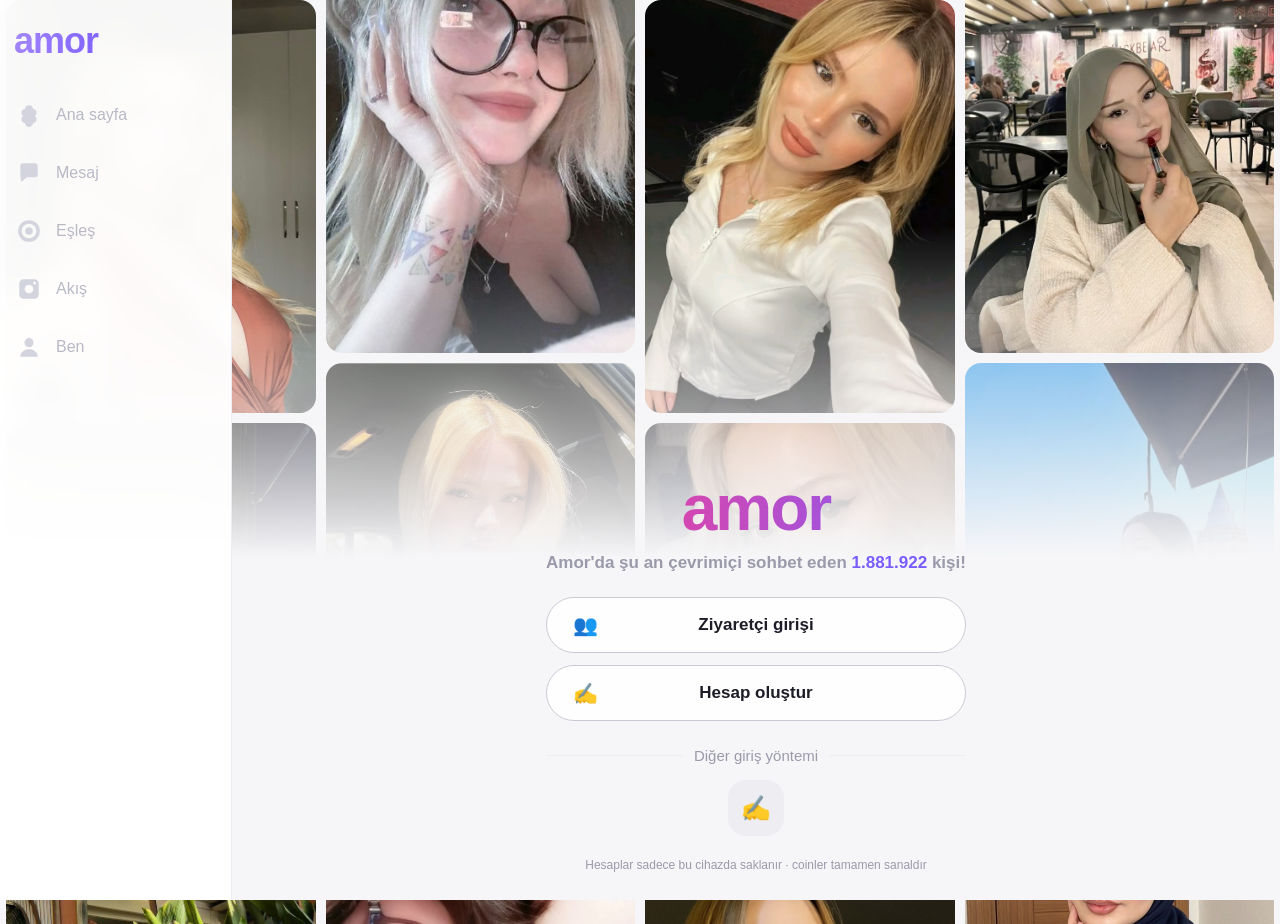
==== commit 5763155a: "Add files via upload" ====
--- a/index.html
+++ b/index.html
@@ -3,6 +3,17 @@
 <head>
   <meta charset="utf-8">
   <meta name="viewport" content="width=device-width, initial-scale=1, viewport-fit=cover">
+  <script>
+    // Telefonda arayüz %80 ölçekte: sayfa daha geniş çizilip ekrana sığdırılır (Amar'daki yoğunluk).
+    // Ölçek sabit: dokunurken / yazı kutusuna odaklanınca iOS yakınlaştırmasın.
+    (function () {
+      var UI_SCALE = 0.8, sw = Math.min(screen.width, screen.height);
+      if (sw >= 600) return;
+      var w = Math.round(sw / UI_SCALE), s = (sw / w).toFixed(4);
+      document.querySelector('meta[name=viewport]').setAttribute('content',
+        'width=' + w + ', initial-scale=' + s + ', minimum-scale=' + s + ', maximum-scale=' + s + ', user-scalable=no, viewport-fit=cover');
+    })();
+  </script>
   <meta name="theme-color" content="#7b5cff">
   <meta name="apple-mobile-web-app-capable" content="yes">
   <meta name="apple-mobile-web-app-status-bar-style" content="default">
@@ -12,7 +23,7 @@
   <meta name="apple-mobile-web-app-title" content="Amor">
   <link rel="manifest" href="manifest.json">
   <link rel="icon" type="image/png" href="icons/icon-192.png">
-  <link rel="apple-touch-icon" href="icons/apple-touch-icon.png">
+  <link rel="apple-touch-icon" href="icons/apple-touch-icon.png?v=2">
   <link rel="preconnect" href="https://fonts.googleapis.com">
   <link rel="preconnect" href="https://fonts.gstatic.com" crossorigin>
   <link href="https://fonts.googleapis.com/css2?family=Nunito:wght@900&display=swap" rel="stylesheet">
@@ -69,6 +80,7 @@
   <script src="js/data/reflect.js"></script>
   <script src="js/data/custom-characters.js"></script>
   <script src="js/data/custom-dialog.js"></script>
+  <script src="js/data/bot-rules.js"></script>
   <script src="js/schedule.js"></script>
   <script src="js/mood.js"></script>
   <script src="js/memory.js"></script>
@@ -77,6 +89,13 @@
   <script src="js/reflect.js"></script>
   <script src="js/engine.js"></script>
   <script src="js/kume.js"></script>
+  <script src="js/bot.js"></script>
+  <script src="js/data/intent-map.js"></script>
+  <script src="js/data/char-traits.js"></script>
+  <script src="js/data/carmen-bot.js"></script>
+  <script src="js/params.js"></script>
+  <script src="js/intent.js"></script>
+  <script src="js/notify.js"></script>
   <script src="js/generator.js"></script>
   <script src="js/wallet.js"></script>
   <script src="js/wish.js"></script>
@@ -88,6 +107,7 @@
   <script src="js/rooms.js"></script>
   <script src="js/agency.js"></script>
   <script src="js/match.js"></script>
+  <script src="js/guide.js"></script>
   <script src="js/app.js"></script>
   <script src="js/call.js"></script>
 </body>
--- a/css/style.css
+++ b/css/style.css
@@ -26,7 +26,10 @@
 }
 
 * { box-sizing: border-box; -webkit-tap-highlight-color: transparent; }
-html, body { margin: 0; padding: 0; }
+html, body { margin: 0; padding: 0; touch-action: manipulation; }
+/* touch-action kaydırma alanlarına (ör. alt sayfa) miras geçmez: hızlı dokunuşlar çift dokunma yakınlaştırması olmasın */
+* { touch-action: manipulation; }
+html { overflow-x: hidden; } /* body'ye verilirse kendi kaydırma alanı olur, yapışkan (sticky) başlıklar bozulur */
 body {
   font-family: -apple-system, BlinkMacSystemFont, 'SF Pro Text', 'PingFang SC', 'Segoe UI', Roboto, 'Helvetica Neue', Arial, sans-serif;
   background: var(--bg);
@@ -614,6 +617,7 @@
 .ws-tap { position: relative; display: flex; flex-direction: column; align-items: center; justify-content: center; gap: 2px; width: 150px; height: 150px; margin: 8px 0;
   border-radius: 50%; color: #fff8ec; background: radial-gradient(circle at 35% 30%, #a06a3f, #5e361d 70%);
   box-shadow: inset 0 0 0 4px rgba(255,220,170,.35), 0 10px 24px rgba(78,44,23,.35); user-select: none; -webkit-tap-highlight-color: transparent; }
+.ws-tap { -webkit-user-select: none; user-select: none; -webkit-touch-callout: none; -webkit-tap-highlight-color: transparent; }
 .ws-tap:active:not(:disabled) { transform: scale(.95); }
 .ws-tap:disabled { filter: grayscale(.8); opacity: .65; }
 .ws-tap.slow { box-shadow: inset 0 0 0 4px #ff9f1c, 0 10px 24px rgba(255,159,28,.35); }
@@ -668,6 +672,23 @@
 }
 .sheet-wrap.open .sheet { transform: none; }
 .sheet.light { background: #fff; }
+/* Tam ekran alt sayfa (cüzdan menüsü) */
+.sheet.full { max-width: none; height: 100%; max-height: none; border-radius: 0; padding-top: calc(8px + env(safe-area-inset-top)); }
+.ws-top { display: grid; grid-template-columns: 40px 1fr 40px; align-items: center; margin-bottom: 6px; }
+.ws-top b { text-align: center; font-size: 17px; font-weight: 600; }
+.wallet-sheet { max-width: 520px; margin: 0 auto; }
+.ws-ups { width: 100%; margin-top: 10px; text-align: left; }
+.ws-ups-h { font-weight: 600; font-size: 15px; margin-bottom: 8px; }
+.ws-up { display: grid; grid-template-columns: 40px 1fr auto; gap: 10px; align-items: center; padding: 10px 12px; border-radius: 16px; background: #faf7ff; margin-bottom: 8px; }
+.ws-up-ic { font-size: 26px; text-align: center; }
+.ws-up-tx b { display: block; font-size: 14.5px; font-weight: 600; }
+.ws-up-tx b small { color: var(--muted); font-weight: 500; font-size: 12px; margin-left: 4px; }
+.ws-up-tx > small { display: block; color: var(--muted); font-size: 12.5px; font-weight: 500; margin-top: 1px; }
+.ws-up-tx em { font-style: normal; color: var(--pink); font-weight: 600; }
+.ws-up .bar { height: 6px; border-radius: 3px; background: #ece6f7; overflow: hidden; margin-top: 6px; }
+.ws-up .bar i { display: block; height: 100%; background: linear-gradient(90deg, #ffb72b, #ff3d8b); }
+.sheet .ws-up .btn { margin-top: 0; white-space: nowrap; }
+.ws-up .btn:disabled { opacity: .45; }
 .sheet h3 { margin: 6px 0 12px; text-align: center; font-weight: 700; }
 .sheet-grip { width: 40px; height: 5px; border-radius: 3px; background: #ddd; margin: 0 auto 6px; }
 .pay-coins { display: flex; flex-direction: column; align-items: center; gap: 6px; margin-bottom: 12px; }
@@ -828,6 +849,53 @@
 .me-top { display: flex; gap: 8px; margin-bottom: 18px; }
 .pill { display: inline-flex; align-items: center; gap: 6px; padding: 8px 14px; border-radius: 999px; background: rgba(0,0,0,.18); color: #fff; font-weight: 600; font-size: 14px; }
 .me-menu { margin: 12px 16px 0; display: grid; grid-template-columns: repeat(3, 1fr); gap: 14px 6px; }
+/* Kitapçık (js/guide.js) */
+.guide .card { margin: 12px 16px 0; padding: 14px 16px; font-size: 14px; line-height: 1.55; }
+.guide h2 { margin: 0 0 8px; font-size: 16px; }
+.guide p { margin: 0 0 8px; }
+.guide ul { margin: 0; padding-left: 18px; }
+.guide li + li { margin-top: 4px; }
+.guide details { border-top: 1px solid var(--line, rgba(0,0,0,.08)); padding: 8px 0; }
+.guide summary { cursor: pointer; font-weight: 600; }
+.guide summary small { color: var(--muted); font-weight: 400; margin-left: 4px; }
+.guide table { width: 100%; border-collapse: collapse; margin-top: 6px; font-size: 13px; }
+.guide td { padding: 5px 4px; vertical-align: top; border-top: 1px solid var(--line, rgba(0,0,0,.06)); }
+.guide td:first-child { width: 42%; }
+.guide code { display: inline-block; margin: 1px 2px; padding: 0 6px; border-radius: 6px; background: var(--purple-soft); font: inherit; font-size: 12.5px; }
+.guide th { text-align: left; padding: 5px 4px; font-size: 12px; color: var(--muted); }
+/* Kitaplık: raf ve kapaklar */
+.shelf { display: grid; grid-template-columns: repeat(auto-fill, minmax(104px, 1fr)); gap: 18px 14px; padding: 18px 16px 22px; margin: 12px 16px 0;
+  border-radius: 14px; background: linear-gradient(180deg, #4a2f1c, #2e1c10 calc(100% - 10px), #6b4426 calc(100% - 10px)); box-shadow: inset 0 4px 14px rgba(0,0,0,.45); }
+.book { position: relative; display: flex; flex-direction: column; align-items: center; justify-content: center; gap: 4px; aspect-ratio: 3 / 4.2;
+  padding: 10px 8px 10px 16px; border-radius: 4px 10px 10px 4px; color: #fff; text-align: center; text-decoration: none;
+  background: linear-gradient(135deg, var(--bk), color-mix(in srgb, var(--bk) 55%, #000)); box-shadow: 4px 6px 14px rgba(0,0,0,.3), inset -3px 0 0 rgba(255,255,255,.25); transition: transform .15s; }
+.book:active { transform: translateY(-4px) rotate(-2deg); }
+.book-spine { position: absolute; left: 0; top: 0; bottom: 0; width: 9px; border-radius: 4px 0 0 4px; background: rgba(0,0,0,.28); }
+.book-ico { font-size: 30px; }
+.book b { font-size: 13.5px; line-height: 1.2; }
+.book small { font-size: 10.5px; opacity: .85; line-height: 1.2; }
+.book em { position: absolute; top: 6px; right: 6px; font-size: 9px; font-style: normal; padding: 1px 5px; border-radius: 6px; background: rgba(0,0,0,.35); }
+.book-code { display: flex; justify-content: center; gap: 6px; margin: 18px 16px; opacity: .45; }
+.book-code:focus-within { opacity: 1; }
+.book-code input { width: 120px; padding: 6px 10px; border-radius: 10px; border: 1px solid var(--line, rgba(0,0,0,.12)); background: transparent; color: inherit; text-align: center; }
+.book-code button { padding: 6px 10px; border-radius: 10px; border: 0; background: var(--purple-soft); color: inherit; }
+.book-code.shake { animation: bkShake .4s; }
+@keyframes bkShake { 25% { transform: translateX(-6px); } 75% { transform: translateX(6px); } }
+/* Açık kitap: kâğıt sayfa */
+.book-open { margin: 12px 16px 0; padding: 0 0 0 10px; border-radius: 6px 14px 14px 6px; background: var(--bk); box-shadow: 0 8px 20px rgba(0,0,0,.25); }
+.book-page { min-height: 52vh; padding: 18px 18px 22px; border-radius: 4px 12px 12px 4px; background: #fdf8ee; color: #3b2a1a;
+  font-size: 14px; line-height: 1.6; box-shadow: inset 8px 0 12px -8px rgba(0,0,0,.35); overflow-x: auto; }
+.book-page h2 { margin: 0 0 10px; font-size: 17px; font-family: Georgia, serif; }
+.book-page code { background: rgba(120,72,30,.12); color: inherit; }
+.book-page th { color: #8a6d4f; }
+.book-page td { border-top-color: rgba(120,72,30,.15); }
+.book-page details { border-top-color: rgba(120,72,30,.15); }
+.book-nav { display: flex; align-items: center; justify-content: center; gap: 18px; margin: 12px 0; }
+.book-nav button { width: 42px; height: 42px; border-radius: 50%; border: 0; font-size: 22px; background: var(--purple-soft); color: inherit; }
+.book-nav button:disabled { opacity: .3; }
+.book-toc { display: flex; flex-wrap: wrap; gap: 6px; margin: 0 16px 24px; }
+.book-toc button { padding: 4px 10px; border-radius: 12px; border: 1px solid var(--line, rgba(0,0,0,.12)); background: transparent; color: inherit; font-size: 12px; }
+.book-toc button.on { background: var(--purple-soft); font-weight: 600; }
 .me-menu a { display: flex; flex-direction: column; align-items: center; gap: 6px; font-weight: 500; font-size: 13.5px; text-align: center; }
 .me-menu .mi { position: relative; width: 54px; height: 54px; border-radius: 16px; background: var(--purple-soft); display: flex; align-items: center; justify-content: center; font-size: 28px; }
 .mbadge { position: absolute; top: -6px; right: -8px; min-width: 20px; height: 20px; padding: 0 5px; border-radius: 10px; background: #ff2d55; color: #fff; font-size: 11px; font-weight: 600; display: flex; align-items: center; justify-content: center; border: 2px solid #fff; }
@@ -869,6 +937,8 @@
 .gift-bubble .ge { font-size: 38px; line-height: 1; }
 .gift-bubble b { display: block; font-weight: 700; }
 .gift-bubble small { font-weight: 500; opacity: .9; }
+.msg.her .bubble.photo-bubble { padding: 4px; overflow: hidden; }
+.photo-bubble img { display: block; width: 200px; max-width: 60vw; max-height: 280px; object-fit: cover; border-radius: 16px; }
 
 /* Sohbet arka planları (mağaza + kalp düzeyi) */
 .bg-pembe-ruya {
@@ -1417,6 +1487,34 @@
 .acc .pin:focus { border-color: var(--purple); }
 .acc-btns { display: grid; grid-template-columns: 1fr 1fr; gap: 8px; margin-top: 12px; }
 .acc-btns .btn { padding: 0 10px; font-size: 14px; }
+/* Karşılama: kayan fotoğraf mozaiği, altta beyaza eriyen panel */
+.auth { position: relative; overflow: hidden; }
+.auth > .auth-card { position: relative; z-index: 1; }
+.auth-mosaic { position: fixed; inset: 0; display: grid; grid-template-columns: repeat(4, 1fr); gap: 10px; padding: 0 6px; opacity: .35; pointer-events: none; }
+.auth.welcome .auth-mosaic { opacity: 1; }
+.auth-mosaic > div { display: flex; flex-direction: column; gap: 10px; animation: authScroll 60s linear infinite; }
+.auth-mosaic > div:nth-child(even) { margin-top: -60px; animation-duration: 75s; animation-direction: reverse; }
+.auth-mosaic img { width: 100%; aspect-ratio: 3 / 4; object-fit: cover; border-radius: 16px; }
+@keyframes authScroll { to { transform: translateY(-50%); } }
+.auth-mosaic::after { content: ''; position: absolute; inset: 0; background: linear-gradient(180deg, rgba(246,246,248,0) 25%, var(--bg) 62%); }
+.auth.welcome { justify-content: flex-end; padding-bottom: calc(28px + var(--safe-b, 0px)); }
+.auth.welcome .auth-card { text-align: center; }
+.auth.welcome .auth-logo { margin: 0 0 6px; font-size: 64px; background: linear-gradient(90deg, var(--pink), var(--purple)); -webkit-background-clip: text; background-clip: text; color: transparent; }
+.auth-tag { margin: 0 0 22px; color: var(--muted); font-size: 17px; font-weight: 600; line-height: 1.4; }
+.auth-tag b { color: var(--purple); }
+.auth-pill { position: relative; display: block; width: 100%; height: 56px; margin-top: 12px; border-radius: 28px; border: 1.5px solid #c9c9d4; background: rgba(255,255,255,.85);
+  color: var(--text); font-size: 17px; font-weight: 600; cursor: pointer; }
+.auth-pill span { position: absolute; left: 26px; top: 50%; transform: translateY(-50%); font-size: 20px; }
+.auth-pill:active { transform: scale(.98); }
+.auth-or { display: flex; align-items: center; gap: 12px; margin: 26px 0 16px; color: var(--muted); font-size: 15px; }
+.auth-or::before, .auth-or::after { content: ''; flex: 1; height: 1px; background: var(--line); }
+.auth-alt { display: flex; justify-content: center; gap: 20px; }
+.auth-alt button { position: relative; width: 56px; height: 56px; border-radius: 18px; border: 0; background: #ededf2; font-size: 24px; cursor: pointer; }
+.auth-alt em { position: absolute; bottom: calc(100% + 6px); left: 50%; transform: translateX(-50%); white-space: nowrap; padding: 2px 8px; border-radius: 10px;
+  border: 1px solid var(--pink); background: #fff; color: var(--pink); font-size: 11px; font-style: normal; }
+.auth-foot { margin: 22px 0 0; color: var(--muted); font-size: 12px; }
+.auth-back { float: right; width: 34px; height: 34px; border-radius: 50%; border: 0; background: var(--chip); font-size: 22px; line-height: 1; cursor: pointer; color: inherit; }
+@media (prefers-reduced-motion: reduce) { .auth-mosaic > div { animation: none; } }
 
 /* ---------- Zorla çevrimiçi ---------- */
 .force-bar {
@@ -1426,6 +1524,14 @@
 }
 .pcard .force-bar { margin: 10px 0 0; background: var(--chip); color: var(--text); }
 .force-bar .btn { flex: none; }
+.test-bar span { flex: 1; }
+.test-panel {
+  margin: 6px 14px 0; padding: 8px 12px; border-radius: 12px; max-height: 40vh; overflow-y: auto;
+  background: rgba(0,0,0,.35); color: #fff; font-size: 12px; line-height: 1.5;
+}
+.test-panel > div + div { margin-top: 4px; }
+.test-panel span { display: inline-block; margin-right: 10px; }
+.test-panel b { opacity: .7; font-weight: 600; }
 
 @media (prefers-reduced-motion: reduce) {
   *, *::before, *::after { animation: none !important; transition: none !important; }
